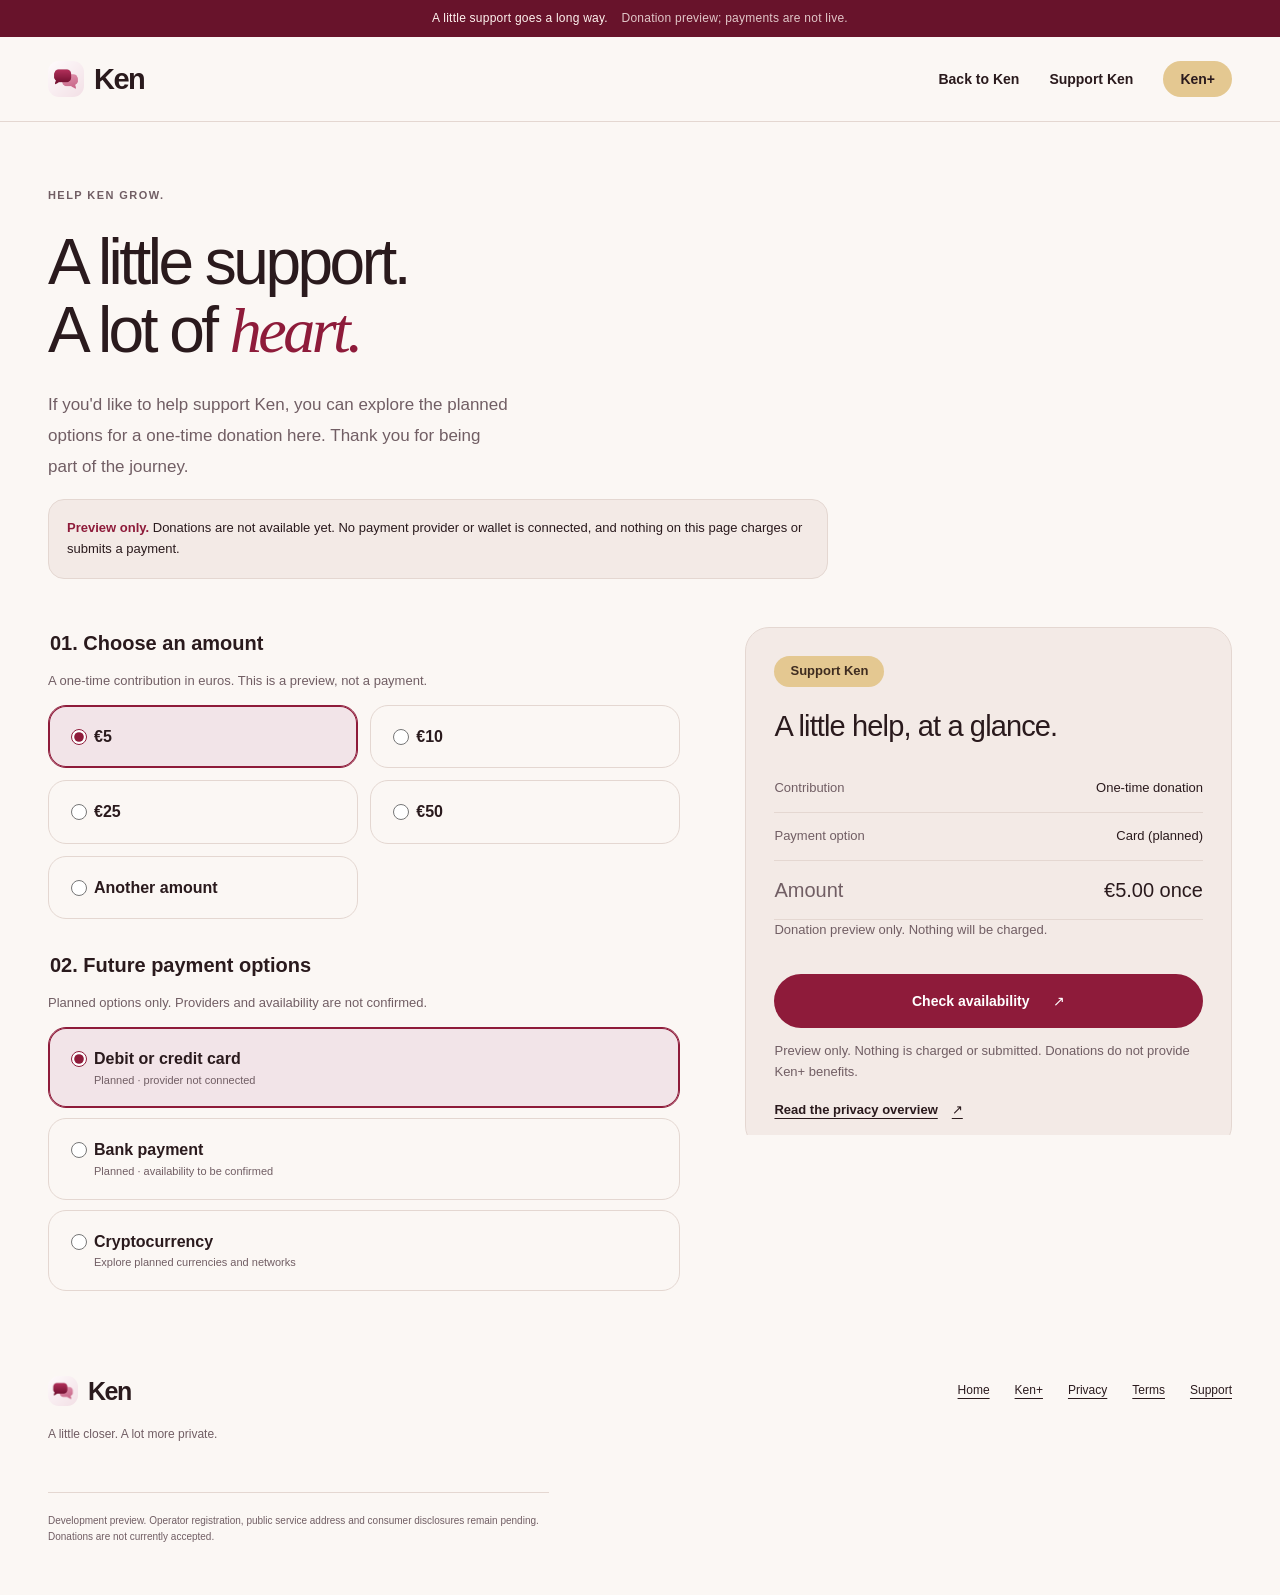
==== donate.html @ 47c0e306 "Add one-time donation preview Co-authored-by: Copilot <223556219+Copilot@users.noreply.github.com>" ====
<!doctype html>
<html lang="en">
<head>
  <meta charset="utf-8">
  <meta name="viewport" content="width=device-width, initial-scale=1">
  <meta name="description" content="Explore planned ways to support Ken with a one-time donation. Preview only; donations are not yet accepted.">
  <meta name="theme-color" content="#8E1B3A">
  <title>Support Ken — A little closer. A lot more private.</title>
  <link rel="icon" href="ken-logo.png" type="image/png">
  <link rel="stylesheet" href="styles.css?v=20261106-donate">
  <script src="site.js?v=20261106-donate" defer></script>
</head>
<body>
<a class="skip" href="#main">Skip to content</a>
<div class="announcement">A little support goes a long way. <span>Donation preview; payments are not live.</span></div>
<header class="header"><nav class="wrap navigation" aria-label="Main navigation"><a class="brand" href="./" aria-label="Ken home"><img src="ken-logo.png" width="36" height="36" alt="">Ken</a><button class="menu-button" aria-expanded="false" aria-controls="nav-links">Menu</button><div class="nav-links" id="nav-links"><a href="./">Back to Ken</a><a href="donate.html" aria-current="page">Support Ken</a><a class="plus-link" href="ken-plus.html">Ken+</a></div></nav></header>
<main class="wrap" id="main">
  <section class="payment-hero">
    <p class="eyebrow">Help Ken grow.</p>
    <h1>A little support.<br>A lot of <em>heart.</em></h1>
    <p class="intro">If you'd like to help support Ken, you can explore the planned options for a one-time donation here. Thank you for being part of the journey.</p>
    <p class="notice"><strong>Preview only.</strong> Donations are not available yet. No payment provider or wallet is connected, and nothing on this page charges or submits a payment.</p>
  </section>
  <div class="checkout-grid">
    <form class="checkout-form" id="donation-preview" novalidate>
      <fieldset><legend>01. Choose an amount</legend><p class="hint">A one-time contribution in euros. This is a preview, not a payment.</p><div class="plans">
        <label class="option"><input type="radio" name="amount" value="5" checked><span class="option-content"><strong>€5</strong></span></label>
        <label class="option"><input type="radio" name="amount" value="10"><span class="option-content"><strong>€10</strong></span></label>
        <label class="option"><input type="radio" name="amount" value="25"><span class="option-content"><strong>€25</strong></span></label>
        <label class="option"><input type="radio" name="amount" value="50"><span class="option-content"><strong>€50</strong></span></label>
        <label class="option"><input type="radio" name="amount" value="custom" aria-controls="custom-amount-field"><span class="option-content"><strong>Another amount</strong></span></label>
      </div></fieldset>
      <section id="custom-amount-field" hidden><label class="field-label" for="custom-amount">Donation amount in EUR</label><input id="custom-amount" type="number" inputmode="decimal" min="1" max="100000" step="0.01" placeholder="€" aria-describedby="amount-help" disabled><p class="hint" id="amount-help">Enter €1 to €100,000, with up to two decimal places. Preview limits may change before donations are available.</p></section>
      <fieldset><legend>02. Future payment options</legend><p class="hint">Planned options only. Providers and availability are not confirmed.</p><div class="payment-methods">
        <label class="option"><input type="radio" name="method" value="card" checked><span class="option-content"><strong>Debit or credit card</strong><small>Planned · provider not connected</small></span></label>
        <label class="option"><input type="radio" name="method" value="bank"><span class="option-content"><strong>Bank payment</strong><small>Planned · availability to be confirmed</small></span></label>
        <label class="option"><input type="radio" name="method" value="crypto" aria-controls="crypto-options"><span class="option-content"><strong>Cryptocurrency</strong><small>Explore planned currencies and networks</small></span></label>
      </div></fieldset>
      <fieldset id="crypto-options" hidden disabled><legend>Choose a cryptocurrency</legend><p class="hint">Planned options only. No wallet address or payment request is generated.</p><div class="payment-methods">
        <label class="option"><input type="radio" name="crypto" value="solana-usdc" checked><span class="option-content"><strong>USDC</strong><small>Solana network</small></span></label>
        <label class="option"><input type="radio" name="crypto" value="solana-eurc"><span class="option-content"><strong>EURC</strong><small>Solana network</small></span></label>
        <label class="option"><input type="radio" name="crypto" value="ethereum-usdc"><span class="option-content"><strong>USDC</strong><small>Ethereum network</small></span></label>
        <label class="option"><input type="radio" name="crypto" value="monero"><span class="option-content"><strong>Monero (XMR)</strong><small>Monero network</small></span></label>
        <label class="option"><input type="radio" name="crypto" value="bitcoin"><span class="option-content"><strong>Bitcoin (BTC)</strong><small>Bitcoin network</small></span></label>
      </div></fieldset>
      <section id="crypto-estimate" class="estimate-card" hidden aria-labelledby="estimate-heading">
        <h3 id="estimate-heading">Your eight-minute estimate.</h3>
        <p id="estimate-amount" class="estimate-amount">No estimate yet.</p><p id="estimate-rate" class="hint"></p><p id="estimate-timer" class="hint" role="timer" aria-live="off"></p><p id="estimate-status" class="hint" role="status" aria-live="polite"></p>
        <button id="refresh-estimate" class="button small" type="button">Get live estimate</button>
        <p class="hint">CoinGecko supplies market rates. Your browser contacts it when you choose crypto, change the amount or request a new estimate, exposing your IP address. The estimate is frozen for eight minutes, not a reserved exchange rate. Network fees, provider charges and price changes are not covered. No donation is accepted.</p>
      </section>
    </form>
    <aside class="order-card" aria-label="Donation preview">
      <span class="plus-badge">Support Ken</span><h2>A little help, at a glance.</h2>
      <dl><div><dt>Contribution</dt><dd id="summary-plan">One-time donation</dd></div><div><dt>Payment option</dt><dd id="summary-method">Card (planned)</dd></div><div class="total"><dt>Amount</dt><dd id="summary-price">€5.00 once</dd></div></dl>
      <p class="hint" id="summary-detail">Donation preview only. Nothing will be charged.</p>
      <button class="button" type="submit" form="donation-preview" id="donation-check" disabled>Check availability <span aria-hidden="true">↗</span></button>
      <p id="preview-status" class="hint" role="status" aria-live="polite"></p>
      <p class="hint">Preview only. Nothing is charged or submitted. Donations do not provide Ken+ benefits.</p>
      <a class="text-link" href="legal.html#privacy">Read the privacy overview <span aria-hidden="true">↗</span></a>
    </aside>
  </div>
</main>
<footer class="wrap footer"><div><a class="brand" href="./"><img src="ken-logo.png" width="30" height="30" alt="">Ken</a><p>A little closer. A lot more private.</p></div><nav aria-label="Footer"><a href="./">Home</a><a href="ken-plus.html">Ken+</a><a href="legal.html#privacy">Privacy</a><a href="legal.html#terms">Terms</a><a href="legal.html#safety">Support</a></nav><p class="footer-note">Development preview. Operator registration, public service address and consumer disclosures remain pending. Donations are not currently accepted.</p></footer>
</body>
</html>
---- styles.css ----
:root{color-scheme:light;--bg:#FBF7F4;--surface:#F3EAE6;--ink:#2A1A1D;--muted:#715E64;--wine:#8E1B3A;--wine-dark:#68132B;--line:#E4D7D1;--teal:#2E7D74;--gold:#E4C891;--radius:28px;font-family:Inter,ui-sans-serif,-apple-system,BlinkMacSystemFont,"Segoe UI",sans-serif;font-synthesis:none}
@media(prefers-color-scheme:dark){
  :root{color-scheme:dark;--bg:#181316;--surface:#261D22;--ink:#F6EDF0;--muted:#C3ADB6;--wine:#EE9FB6;--wine-dark:#F0B0C2;--line:#503A44;--teal:#83CEC0}
  :root .header{background:rgba(24,19,22,.96)}
  :root .announcement,:root .get-section{background:#521329;color:#F6EDF0}
  :root .button,:root .send-icon{background:#9E294C;color:#fff}
  :root .button:hover{background:#B0395E}
  :root .button.light{background:#F6EDF0;color:#68132B}
  :root .button.light:hover{background:#EADBD4;color:#68132B!important}
  :root .plus-link,:root ::selection{color:#2A1A1D}
  :root .hero-art{background:#302129}
  :root .art-orbit{border-color:#61414E}
  :root .phone{border-color:#76515F;box-shadow:0 28px 55px #0006}
  :root .phone-island{background:#76515F}
  :root .outgoing,:root .mini-bubbles span:last-child{background:#4C2938}
  :root .floating-note,:root .mini-bubbles span{background:#30252B}
  :root .lock-icon{background:#243D36}
  :root .feature-icon{border-color:var(--line)}
  :root .feature-controls{background:#202D29}
  :root .feature-community{background:#30232B}
  :root .control-demo,:root .community-demo{background:var(--bg)}
  :root .privacy-section{color:var(--ink)}
  :root .plus-card{background:#30271F;border-color:#66503A}
  :root .price-pair{border-color:#66503A}
  :root .option input:checked+.option-content{background:#432333}
  :root #recipient-username::placeholder{color:#A49A9F}
}
.field-label{display:block;font-weight:600;margin-bottom:10px}
.estimate-card{padding:22px;border:1px solid var(--line);border-radius:20px;background:var(--surface)}
.estimate-amount{font-size:clamp(20px,4vw,27px);font-weight:600;overflow-wrap:anywhere}
.checkout-form section{min-width:0}
#recipient-username,#custom-amount{box-sizing:border-box;min-width:0;font-size:16px}
#recipient-username::placeholder{color:#808080;opacity:1}
#recipient-username,#custom-amount,#prepaid-months{display:block;width:100%;max-width:100%;min-height:48px;border:1px solid var(--line);border-radius:14px;padding:12px;background:var(--bg);color:var(--ink);font:inherit;margin-bottom:12px}
.order-card dd{overflow-wrap:anywhere;min-width:0}
.menu-button{color:var(--wine-dark);white-space:nowrap;flex-shrink:0;align-items:center;gap:10px;min-height:44px}
.menu-button::after{content:"";width:7px;height:7px;border-right:2px solid currentColor;border-bottom:2px solid currentColor;transform:rotate(45deg);margin-top:-4px}
.menu-button[aria-expanded=true]::after{transform:rotate(225deg);margin-top:4px}
@media(max-width:760px){
  .header .navigation{position:relative;flex-wrap:nowrap;gap:12px}
  .header .brand{flex-shrink:0}
  .js .header .menu-button{display:inline-flex;margin-left:auto}
  .header .nav-links{flex-direction:column;align-items:stretch}
  .js .header .nav-links{position:absolute;top:calc(100% + 8px);right:0;width:min(320px,100%);padding:14px;background:var(--bg);border:1px solid var(--line);border-radius:20px;box-shadow:0 16px 40px #2A1A1D20;gap:4px;max-height:calc(100dvh - 150px);overflow-y:auto}
  .header .nav-links>a{padding:12px 16px;min-height:44px;border-radius:12px}
  .header .nav-links .button{margin:8px 0 0}
  html:not(.js) .header .navigation{flex-wrap:wrap}
}
*{box-sizing:border-box}html{scroll-behavior:smooth;scroll-padding-top:100px}body{margin:0;background:var(--bg);color:var(--ink);font-size:16px;line-height:1.6;-webkit-font-smoothing:antialiased}a{color:inherit;text-underline-offset:4px}button,input{font:inherit}button,a,input,summary{touch-action:manipulation}button{cursor:pointer}img{max-width:100%}::selection{background:var(--gold);color:var(--ink)}:focus-visible{outline:3px solid var(--teal);outline-offset:5px}[hidden]{display:none!important}.wrap{width:min(1200px,calc(100% - 96px));margin-inline:auto}.skip{position:fixed;top:-100px;left:16px;background:var(--bg);padding:12px;z-index:100}.skip:focus{top:12px}.announcement{background:var(--wine-dark);color:#FFF3EF;text-align:center;padding:9px 20px;font-size:12px;letter-spacing:.02em}.announcement span{opacity:.8;margin-left:10px}.header{position:sticky;top:0;z-index:20;background:rgba(251,247,244,.96);border-bottom:1px solid var(--line);backdrop-filter:blur(16px)}.navigation{display:flex;align-items:center;justify-content:space-between;min-height:84px;gap:24px}.brand{display:inline-flex;align-items:center;gap:10px;font-size:29px;font-weight:700;letter-spacing:-1.5px;text-decoration:none}.brand img{border-radius:11px}.nav-links{display:flex;align-items:center;gap:30px;font-size:14px;font-weight:550}.nav-links>a:not(.button){text-decoration:none}.nav-links>a:hover{color:var(--wine)}.plus-link{background:var(--gold);color:var(--ink);padding:7px 17px;border-radius:30px;font-weight:750}.button{display:inline-flex;align-items:center;justify-content:center;gap:24px;background:var(--wine);color:#fff;border:1px solid transparent;border-radius:100px;padding:15px 25px;font-size:14px;font-weight:600;text-decoration:none;transition:background .15s,transform .15s;min-height:48px}.button:hover{background:var(--wine-dark);transform:translateY(-2px);color:#fff!important}.button.small{padding:10px 20px;min-height:44px}.button.light{background:var(--bg);color:var(--wine-dark)}.button.light:hover{background:#EADBD4;color:var(--wine-dark)!important}.button:disabled{opacity:.6;cursor:not-allowed;transform:none}.menu-button{display:none;background:none;border:1px solid var(--line);border-radius:30px;padding:9px 16px}.hero{display:grid;grid-template-columns:1.12fr 1fr;align-items:center;gap:45px;padding-block:86px 74px}.eyebrow{font-size:11px;text-transform:uppercase;letter-spacing:.13em;font-weight:650;margin:0 0 24px;color:var(--muted)}.status-dot{display:inline-block;width:7px;height:7px;background:var(--teal);border-radius:50%;margin-right:7px}h1,h2,h3,p{margin-top:0}h1,h2{font-weight:500;letter-spacing:-.055em;line-height:1.06}h1{font-size:clamp(48px,5.9vw,80px);margin-bottom:26px}h1 em,h2 em{font-family:Georgia,"Times New Roman",serif;font-weight:400;color:var(--wine)}.intro{color:var(--muted);font-size:17px;line-height:1.8;max-width:49ch}.actions{display:flex;align-items:center;gap:23px;flex-wrap:wrap;margin-top:30px}.text-link{font-size:13px;font-weight:600;display:inline-flex;align-items:center;gap:14px}.caption{font-size:11px;line-height:1.7;color:var(--muted);margin:18px 0 0}.hero-art{position:relative;display:grid;place-items:center;min-height:590px;background:#F0E3DD;border-radius:240px 240px 150px 150px;overflow:hidden}.art-orbit{position:absolute;border:1px solid #D7BFB6;border-radius:50%;width:580px;height:580px}.orbit-one{transform:translate(160px,10px)}.orbit-two{transform:translate(-120px,170px)}.phone{background:var(--bg);border:7px solid #331C24;border-radius:44px;width:263px;min-height:509px;position:relative;padding:14px 12px 12px;box-shadow:0 28px 55px #4A1A3026;transform:rotate(5deg);z-index:2;margin:30px 0 45px}.phone-island{background:#331C24;border-radius:20px;position:absolute;top:10px;left:85px;width:79px;height:18px}.phone-status{display:flex;justify-content:space-between;font-size:8px;font-weight:750;margin:0 3px 25px}.chat-header{display:flex;align-items:center;gap:8px;font-size:10px;padding-bottom:14px;border-bottom:1px solid var(--line)}.chat-header>span:first-child{font-size:24px}.avatar{display:grid;place-items:center;background:linear-gradient(140deg,#69132D,#B4385D);color:#fff;border-radius:50%;width:36px;height:36px;flex-shrink:0}.chat-header small{display:block;color:var(--teal);font-size:7px}.chat-more{margin-left:auto;font-size:20px}.chat-date{font-size:7px;color:var(--muted);text-align:center;margin:15px 0}.bubble{font-size:10px;line-height:1.5;padding:11px 12px;border-radius:14px;width:fit-content;max-width:91%;margin-bottom:12px}.incoming{background:var(--surface);border-bottom-left-radius:3px}.outgoing{background:#ECD6DC;margin-left:auto;border-bottom-right-radius:3px}.bubble small{display:block;text-align:right;font-size:6px;margin-top:5px;color:var(--muted)}.bubble small span{color:var(--teal)}.chat-photo{width:85%;height:118px;margin:0 0 12px auto;border-radius:14px;position:relative;overflow:hidden;background:linear-gradient(#B17869,#E2B79E 60%,#9FAD9F 61%)}.sun{width:33px;height:33px;border-radius:50%;background:#F8D8AF;position:absolute;top:36px;left:65px}.water{position:absolute;width:250px;height:90px;bottom:-48px;left:-30px;border-radius:50%;background:#58796F;transform:rotate(-8deg)}.chat-photo span{position:absolute;bottom:8px;left:10px;color:#fff;font-size:7px}.phone-compose{margin-top:20px;border:1px solid var(--line);border-radius:24px;display:flex;align-items:center;justify-content:space-between;padding:5px 5px 5px 12px;color:var(--muted);font-size:9px}.send-icon{background:var(--wine);color:white;width:24px;height:24px;border-radius:50%;display:grid;place-items:center;font-size:16px}.floating-note{position:absolute;top:123px;left:14px;z-index:3;box-shadow:0 8px 26px #4A1A3015;background:#fff;border-radius:16px;padding:12px 14px;transform:rotate(-7deg);font-size:10px;display:flex;align-items:center;gap:8px}.lock-icon{color:var(--teal);background:#E3EEEA;border-radius:50%;padding:4px 8px}.illustration-label{font-size:9px;color:var(--muted);position:absolute;bottom:10px}.principles{display:flex;justify-content:space-between;gap:20px;padding:26px 0;border-top:1px solid var(--line);border-bottom:1px solid var(--line);font-size:12px;color:var(--muted)}.principles span::before{content:"✓";color:var(--teal);margin-right:10px}.section{padding-block:112px}.section-heading{max-width:690px;margin-bottom:50px}h2{font-size:clamp(36px,4.6vw,59px);margin-bottom:24px}.section-heading>p:last-child{max-width:52ch;color:var(--muted)}.feature-grid{display:grid;grid-template-columns:repeat(3,1fr);gap:20px}.feature{border-radius:var(--radius);background:var(--surface);padding:30px;overflow:hidden;min-height:350px}.feature-icon{color:var(--wine);font-size:11px;border-bottom:1px solid #CEB5BB;display:inline-block;margin-bottom:32px}.feature h3{font-size:21px;font-weight:550;letter-spacing:-.03em;line-height:1.25}.feature p{font-size:13px;color:var(--muted);line-height:1.8}.feature-controls{background:#E9EEEA}.feature-community{background:#EDE5E6}.mini-bubbles{margin-top:25px;display:grid;gap:10px;font-size:11px}.mini-bubbles span{padding:8px 12px;background:#fff;border-radius:13px;width:fit-content}.mini-bubbles span:last-child{background:#E7CDD5;margin-left:auto}.control-demo{padding:15px;background:#FBF7F4;border-radius:16px;display:flex;align-items:center;justify-content:space-between;font-size:11px;margin-top:35px;gap:12px}.toggle{display:inline-block;width:35px;height:21px;background:var(--teal);border-radius:20px;position:relative}.toggle::after{content:"";position:absolute;width:15px;height:15px;border-radius:50%;background:#fff;right:3px;top:3px}.community-demo{display:flex;gap:12px;align-items:center;font-size:12px;background:#FBF7F4;padding:15px;border-radius:18px;margin-top:25px}.community-demo small{font-size:10px;color:var(--muted)}.privacy-section{background:#2A1720;color:var(--bg);padding-block:100px}.privacy-grid{display:grid;grid-template-columns:1fr 1fr;gap:95px;align-items:center}.privacy-section .eyebrow,.privacy-section .intro{color:#D0BFC5}.privacy-section h2 em{color:#EA9CAE}.privacy-points article{display:flex;gap:23px;padding:26px 0;border-bottom:1px solid #593E49}.privacy-points article:first-child{padding-top:0}.privacy-points article:last-child{border:0}.privacy-points article>span{font-size:10px;color:#7ECABE;line-height:30px}.privacy-points h3{font-size:18px;font-weight:500;margin-bottom:10px}.privacy-points p{font-size:13px;color:#D0BFC5;margin:0;line-height:1.8}.plus-section{display:grid;grid-template-columns:1.2fr 1fr;gap:100px;align-items:center}.plus-badge{display:inline-block;background:var(--gold);border-radius:30px;color:#3E2C20;font-size:13px;font-weight:700;padding:5px 16px;margin-bottom:24px}.plus-card{background:#F2E9DA;border:1px solid #DFCCAD;border-radius:var(--radius);padding:38px}.plus-card h3{font-size:60px;font-weight:500;letter-spacing:-.06em;line-height:1;margin-bottom:20px}.plus-card>p:not(.eyebrow):not(.caption){font-size:14px;color:var(--muted)}.price-pair{display:flex;align-items:center;gap:25px;padding-top:20px;border-top:1px solid #DDCEB7;margin-top:25px}.price-pair p{margin:0}.price-pair strong{font-size:29px;font-weight:500}.price-pair span{display:block;font-size:11px;color:var(--muted)}.faq-section{padding-top:20px;display:grid;grid-template-columns:1fr 1.1fr;gap:90px}.faq-list{border-top:1px solid var(--line)}details{border-bottom:1px solid var(--line);padding:22px 0}summary{cursor:pointer;font-size:15px;font-weight:550;padding-right:25px}details p{font-size:13px;color:var(--muted);margin:16px 0 0;line-height:1.8}.get-section{background:var(--wine-dark);color:var(--bg);border-radius:36px;padding:70px 30px;text-align:center;margin-bottom:70px}.get-section h2 em{color:#E9A3B4}.get-section .eyebrow,.get-section .caption{color:#E4C5CE}.get-section>p:not(.eyebrow):not(.caption){font-size:15px;color:#EAD9DF}.footer{display:grid;grid-template-columns:1fr 1.5fr;gap:35px;padding-bottom:40px}.footer .brand{font-size:25px}.footer>div>p{font-size:12px;color:var(--muted);margin-top:12px}.footer nav{display:flex;gap:25px;align-items:flex-start;justify-content:flex-end;flex-wrap:wrap;font-size:12px;padding-top:10px}.footer-note{grid-column:1/-1;font-size:10px;color:var(--muted);max-width:90ch;border-top:1px solid var(--line);padding-top:20px}.payment-hero{max-width:780px;padding-block:65px 35px}.payment-hero h1{font-size:64px}.checkout-grid{display:grid;grid-template-columns:1.3fr 1fr;gap:65px;align-items:start;padding-bottom:80px}.checkout-form{display:grid;gap:30px}.checkout-form fieldset{margin:0;padding:0;border:0;min-width:0}.checkout-form legend{font-size:20px;font-weight:550;margin-bottom:12px}.hint{font-size:13px;color:var(--muted)}.plans{display:grid;grid-template-columns:1fr 1fr;gap:12px}.option{display:block;position:relative}.option input{position:absolute;left:18px;top:21px;accent-color:var(--wine);width:16px;height:16px}.option-content{display:block;border:1px solid var(--line);border-radius:18px;padding:18px 18px 18px 45px;height:100%}.option input:checked+.option-content{border-color:var(--wine);background:#F2E4E8;box-shadow:inset 0 0 0 1px var(--wine)}.option input:focus-visible+.option-content{outline:3px solid var(--teal);outline-offset:3px}.option-content strong{display:block;font-weight:550}.option-price{display:block;font-size:29px;margin-top:8px}.option-content small{display:block;font-size:11px;color:var(--muted)}.payment-methods{display:grid;gap:10px}.order-card{background:var(--surface);border:1px solid var(--line);border-radius:24px;padding:28px;position:sticky;top:110px}.order-card h2{font-size:29px;letter-spacing:-.03em}.order-card dl{margin:0}.order-card dl>div{display:flex;justify-content:space-between;gap:20px;padding:13px 0;border-bottom:1px solid var(--line);font-size:13px}.order-card dt{color:var(--muted)}.order-card dd{margin:0;text-align:right}.order-card .total{font-size:20px}.order-card .button{width:100%;margin-top:20px}.notice{padding:18px;border:1px solid var(--line);background:var(--surface);border-radius:16px;font-size:13px}.notice strong{color:var(--wine)}.legal{max-width:780px;padding-block:60px}.legal h1{font-size:56px}.legal h2{font-size:32px;letter-spacing:-.03em}.legal h3{font-size:18px}.legal section{padding-block:30px;border-bottom:1px solid var(--line)}.legal p,.legal li{font-size:14px;color:var(--muted);line-height:1.9}.legal .notice{color:var(--ink)}.legal-nav{display:flex;gap:20px;flex-wrap:wrap;font-size:13px;margin:25px 0}.save-note{color:var(--teal);font-size:13px}.account-example{border:1px dashed var(--line);border-radius:14px;padding:16px;font-size:13px;color:var(--muted)}
@media(min-width:1500px){.hero{padding-block:105px}}@media(max-width:1050px){.wrap{width:calc(100% - 56px)}.hero{gap:20px}.hero-art{min-height:550px}.floating-note{left:5px;font-size:9px}.nav-links{gap:20px}.privacy-grid,.plus-section{gap:50px}.feature{padding:24px}.faq-section{gap:45px}}@media(max-width:760px){.wrap{width:calc(100% - 40px)}.announcement{font-size:10px}.announcement span{display:block;margin:0}.navigation{min-height:70px;flex-wrap:wrap;padding-block:12px;gap:12px}.brand{font-size:26px}.nav-links{gap:14px;font-size:12px;width:100%;padding-bottom:8px;flex-wrap:wrap}.nav-links .button{margin-left:auto;padding:8px 13px}.menu-button{display:block}.js .nav-links{display:none}.js .nav-links.is-open{display:flex}.hero{grid-template-columns:1fr;padding-block:42px;gap:36px}.hero-copy{max-width:560px}.eyebrow{font-size:9px;margin-bottom:20px}h1{font-size:clamp(44px,9vw,65px)}.intro{font-size:15px}.actions{gap:18px}.hero-art{min-height:535px;max-width:440px;width:100%;justify-self:center;border-radius:200px 200px 100px 100px}.floating-note{left:15px;top:122px}.phone{margin-bottom:32px}.principles{gap:12px;flex-wrap:wrap;justify-content:flex-start;font-size:10px}.section{padding-block:65px}.section-heading{margin-bottom:30px}.feature-grid,.privacy-grid,.plus-section,.faq-section,.checkout-grid{grid-template-columns:1fr;gap:24px}.feature{min-height:0;padding:28px}.feature-icon{margin-bottom:25px}.privacy-section{padding-block:60px}.privacy-grid{gap:35px}.plus-section{gap:35px}.plus-card{padding:28px}.faq-section{padding-top:0}.faq-section .section-heading{margin-bottom:0}.get-section{padding:50px 20px;margin-bottom:45px;border-radius:25px}.footer{grid-template-columns:1fr;gap:20px}.footer nav{justify-content:flex-start;gap:18px}.footer-note{margin-top:0}.payment-hero{padding-block:45px 20px}.payment-hero h1{font-size:52px}.checkout-grid{padding-bottom:55px;gap:30px}.order-card{position:static}.legal h1{font-size:42px}.legal{padding-top:40px}}@media(prefers-reduced-motion:reduce){html{scroll-behavior:auto}*,*::before,*::after{transition:none!important;animation:none!important}}
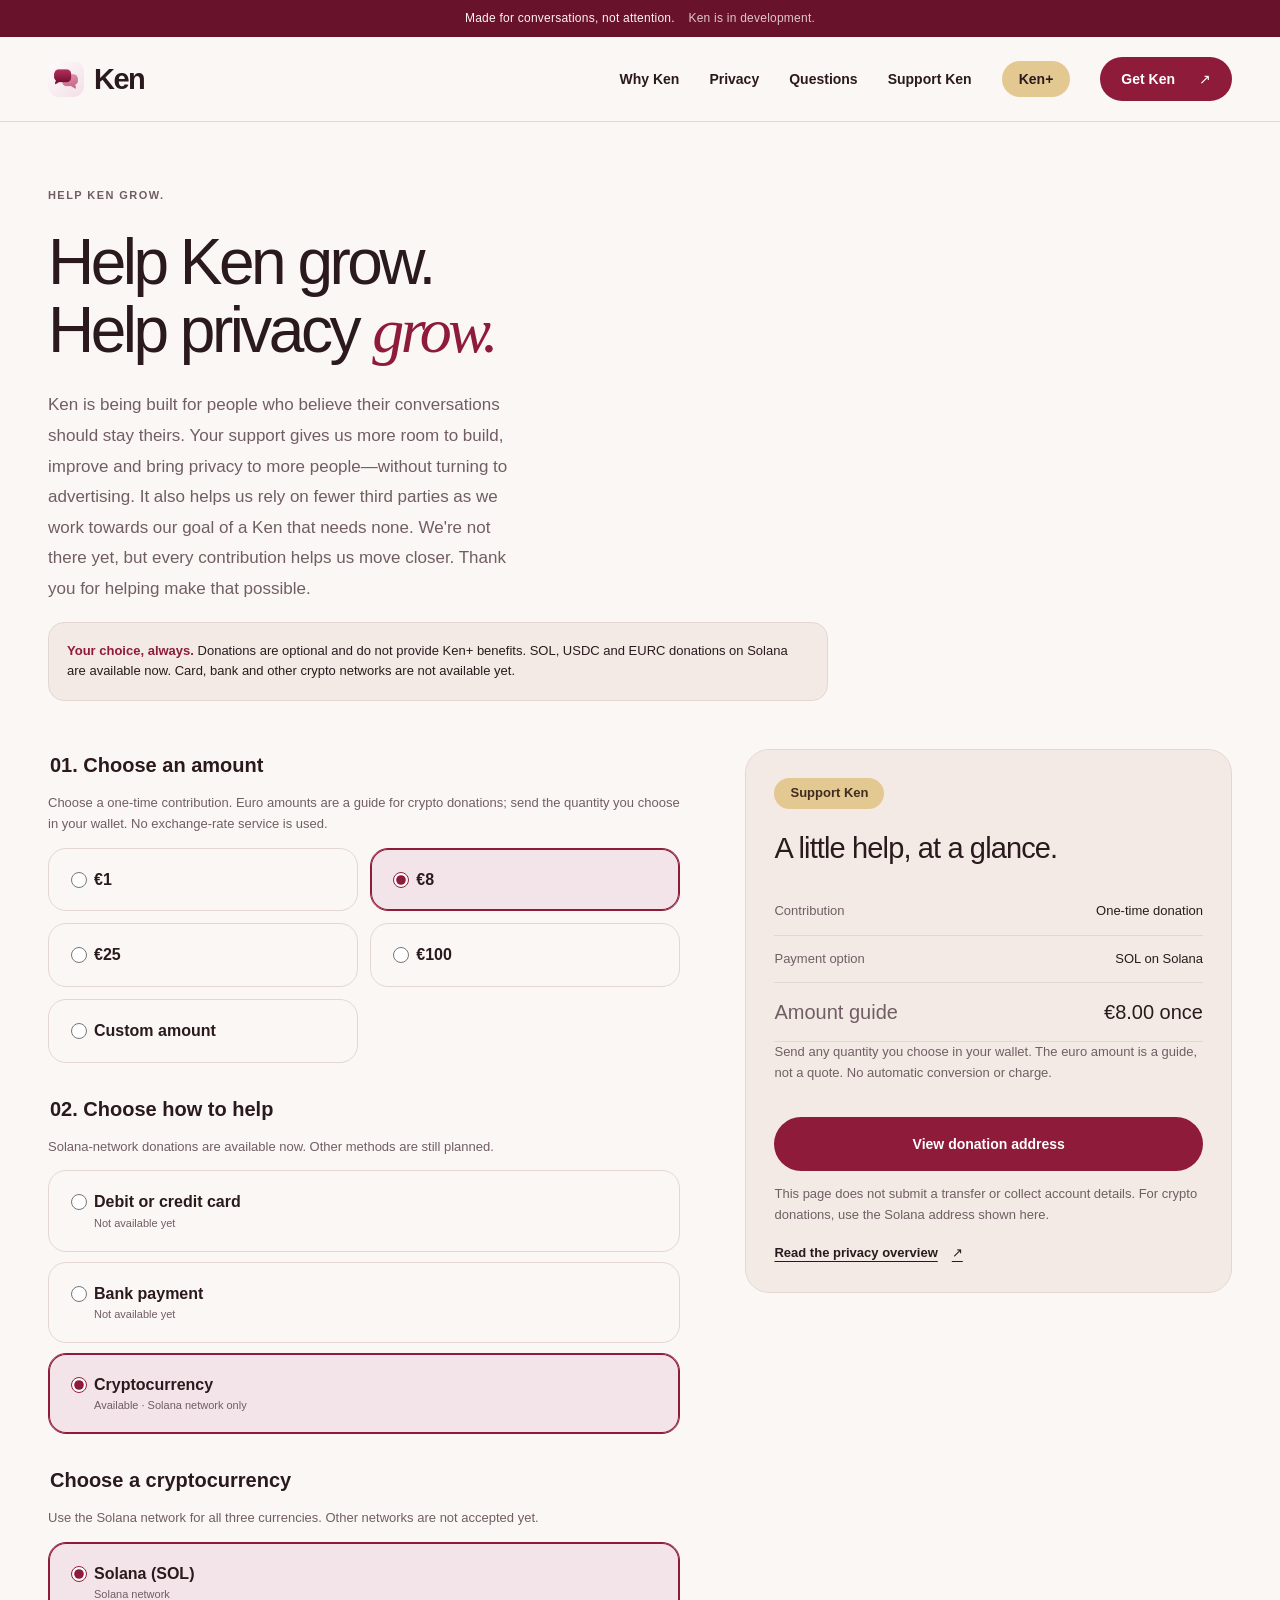
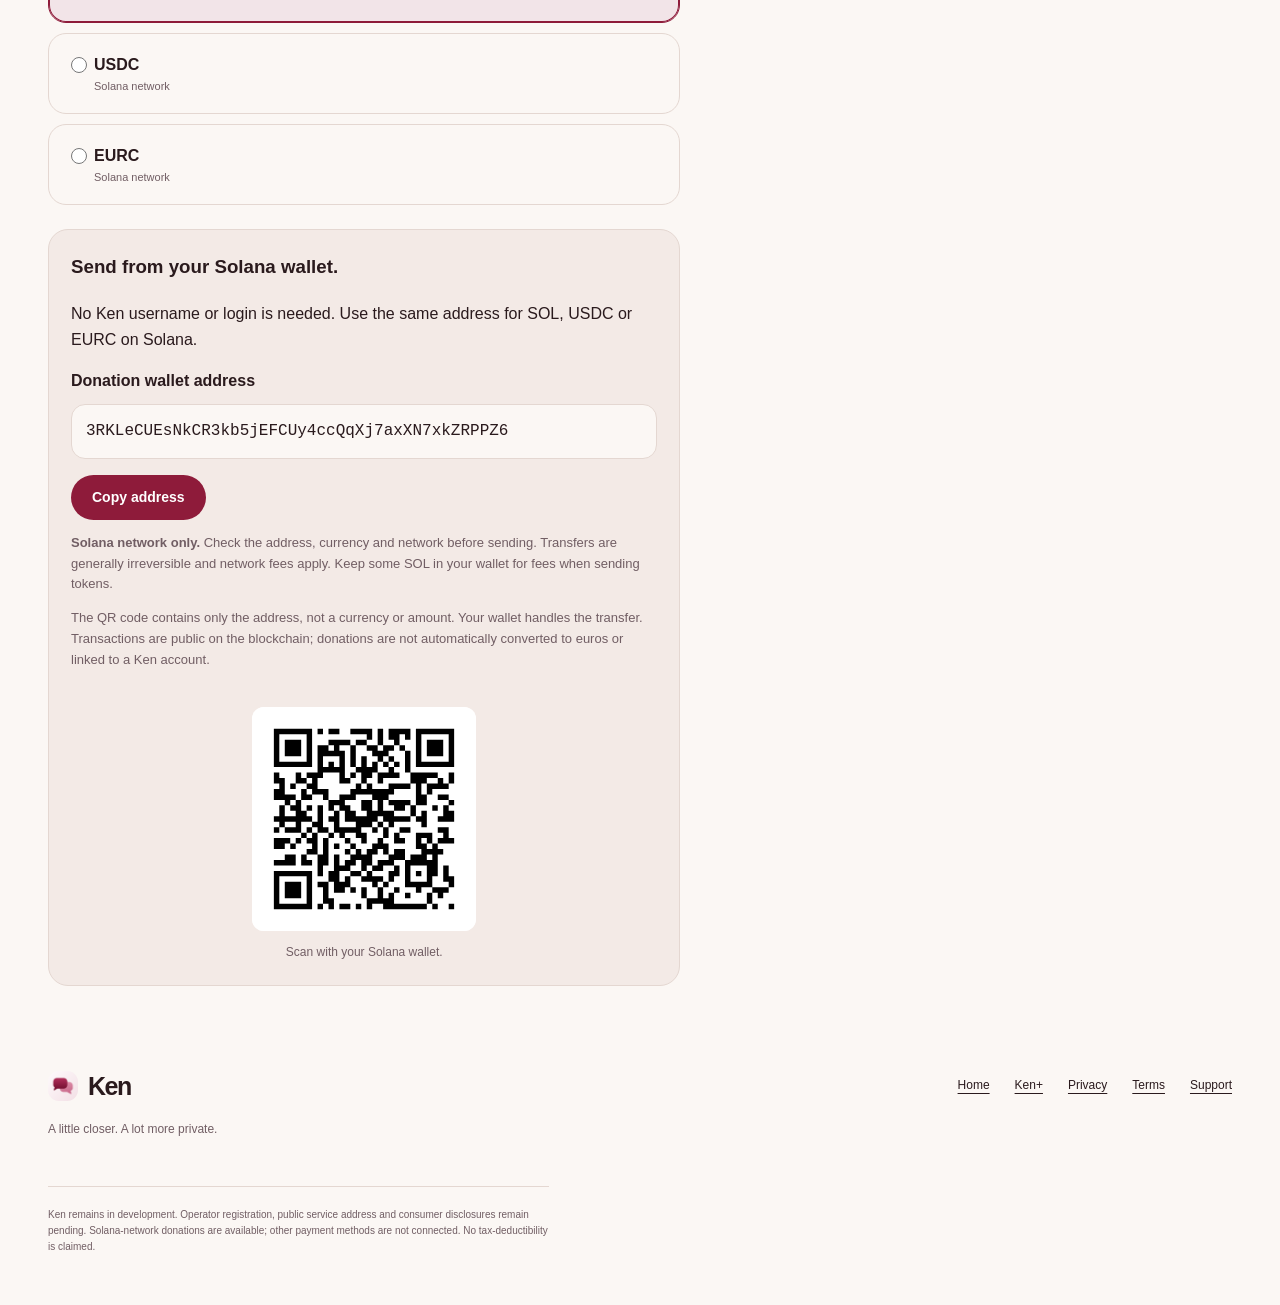
==== commit 0cd26c5e: "Enable Solana donations and unify website navigation Co-authored-by: Copilot <223556219+Copilot@user" ====
--- a/donate.html
+++ b/donate.html
@@ -3,64 +3,69 @@
 <head>
   <meta charset="utf-8">
   <meta name="viewport" content="width=device-width, initial-scale=1">
-  <meta name="description" content="Explore planned ways to support Ken with a one-time donation. Preview only; donations are not yet accepted.">
+  <meta name="description" content="Help Ken and privacy grow. Donate SOL, USDC or EURC on Solana to support an independent messenger without advertising.">
   <meta name="theme-color" content="#8E1B3A">
   <title>Support Ken — A little closer. A lot more private.</title>
   <link rel="icon" href="ken-logo.png" type="image/png">
-  <link rel="stylesheet" href="styles.css?v=20261106-donate">
-  <script src="site.js?v=20261106-donate" defer></script>
+  <link rel="stylesheet" href="styles.css?v=20261107-donations">
+  <script src="site.js?v=20261107-donations" defer></script>
 </head>
 <body>
 <a class="skip" href="#main">Skip to content</a>
-<div class="announcement">A little support goes a long way. <span>Donation preview; payments are not live.</span></div>
-<header class="header"><nav class="wrap navigation" aria-label="Main navigation"><a class="brand" href="./" aria-label="Ken home"><img src="ken-logo.png" width="36" height="36" alt="">Ken</a><button class="menu-button" aria-expanded="false" aria-controls="nav-links">Menu</button><div class="nav-links" id="nav-links"><a href="./">Back to Ken</a><a href="donate.html" aria-current="page">Support Ken</a><a class="plus-link" href="ken-plus.html">Ken+</a></div></nav></header>
+<div class="announcement">Made for conversations, not attention. <span>Ken is in development.</span></div>
+<header class="header"><nav class="wrap navigation" aria-label="Main navigation"><a class="brand" href="./" aria-label="Ken home"><img src="ken-logo.png" width="36" height="36" alt="">Ken</a><button class="menu-button" aria-expanded="false" aria-controls="nav-links">Menu</button><div class="nav-links" id="nav-links"><a href="./#why-ken">Why Ken</a><a href="./#privacy">Privacy</a><a href="./#questions">Questions</a><a href="donate.html">Support Ken</a><a class="plus-link" href="ken-plus.html" aria-label="Ken+">Ken<span aria-hidden="true">+</span></a><a class="button small" href="./#get-ken">Get Ken <span aria-hidden="true">↗</span></a></div></nav></header>
 <main class="wrap" id="main">
   <section class="payment-hero">
     <p class="eyebrow">Help Ken grow.</p>
-    <h1>A little support.<br>A lot of <em>heart.</em></h1>
-    <p class="intro">If you'd like to help support Ken, you can explore the planned options for a one-time donation here. Thank you for being part of the journey.</p>
-    <p class="notice"><strong>Preview only.</strong> Donations are not available yet. No payment provider or wallet is connected, and nothing on this page charges or submits a payment.</p>
+    <h1>Help Ken grow.<br>Help privacy <em>grow.</em></h1>
+    <p class="intro">Ken is being built for people who believe their conversations should stay theirs. Your support gives us more room to build, improve and bring privacy to more people—without turning to advertising. It also helps us rely on fewer third parties as we work towards our goal of a Ken that needs none. We're not there yet, but every contribution helps us move closer. Thank you for helping make that possible.</p>
+    <p class="notice"><strong>Your choice, always.</strong> Donations are optional and do not provide Ken+ benefits. SOL, USDC and EURC donations on Solana are available now. Card, bank and other crypto networks are not available yet.</p>
   </section>
   <div class="checkout-grid">
     <form class="checkout-form" id="donation-preview" novalidate>
-      <fieldset><legend>01. Choose an amount</legend><p class="hint">A one-time contribution in euros. This is a preview, not a payment.</p><div class="plans">
-        <label class="option"><input type="radio" name="amount" value="5" checked><span class="option-content"><strong>€5</strong></span></label>
-        <label class="option"><input type="radio" name="amount" value="10"><span class="option-content"><strong>€10</strong></span></label>
+      <fieldset><legend>01. Choose an amount</legend><p class="hint">Choose a one-time contribution. Euro amounts are a guide for crypto donations; send the quantity you choose in your wallet. No exchange-rate service is used.</p><div class="plans">
+        <label class="option"><input type="radio" name="amount" value="1"><span class="option-content"><strong>€1</strong></span></label>
+        <label class="option"><input type="radio" name="amount" value="8" checked><span class="option-content"><strong>€8</strong></span></label>
         <label class="option"><input type="radio" name="amount" value="25"><span class="option-content"><strong>€25</strong></span></label>
-        <label class="option"><input type="radio" name="amount" value="50"><span class="option-content"><strong>€50</strong></span></label>
-        <label class="option"><input type="radio" name="amount" value="custom" aria-controls="custom-amount-field"><span class="option-content"><strong>Another amount</strong></span></label>
+        <label class="option"><input type="radio" name="amount" value="100"><span class="option-content"><strong>€100</strong></span></label>
+        <label class="option"><input type="radio" name="amount" value="custom" aria-controls="custom-amount-field"><span class="option-content"><strong>Custom amount</strong></span></label>
       </div></fieldset>
-      <section id="custom-amount-field" hidden><label class="field-label" for="custom-amount">Donation amount in EUR</label><input id="custom-amount" type="number" inputmode="decimal" min="1" max="100000" step="0.01" placeholder="€" aria-describedby="amount-help" disabled><p class="hint" id="amount-help">Enter €1 to €100,000, with up to two decimal places. Preview limits may change before donations are available.</p></section>
-      <fieldset><legend>02. Future payment options</legend><p class="hint">Planned options only. Providers and availability are not confirmed.</p><div class="payment-methods">
-        <label class="option"><input type="radio" name="method" value="card" checked><span class="option-content"><strong>Debit or credit card</strong><small>Planned · provider not connected</small></span></label>
-        <label class="option"><input type="radio" name="method" value="bank"><span class="option-content"><strong>Bank payment</strong><small>Planned · availability to be confirmed</small></span></label>
-        <label class="option"><input type="radio" name="method" value="crypto" aria-controls="crypto-options"><span class="option-content"><strong>Cryptocurrency</strong><small>Explore planned currencies and networks</small></span></label>
+      <section id="custom-amount-field" hidden><label class="field-label" for="custom-amount">Donation amount guide in EUR</label><input id="custom-amount" type="number" inputmode="decimal" min="1" max="100000" step="0.01" placeholder="€" aria-describedby="amount-help" disabled><p class="hint" id="amount-help">Enter €1 to €100,000, with up to two decimal places. This is an amount guide only; you can send any crypto quantity directly from your wallet.</p></section>
+      <fieldset><legend>02. Choose how to help</legend><p class="hint">Solana-network donations are available now. Other methods are still planned.</p><div class="payment-methods">
+        <label class="option"><input type="radio" name="method" value="card"><span class="option-content"><strong>Debit or credit card</strong><small>Not available yet</small></span></label>
+        <label class="option"><input type="radio" name="method" value="bank"><span class="option-content"><strong>Bank payment</strong><small>Not available yet</small></span></label>
+        <label class="option"><input type="radio" name="method" value="crypto" checked aria-controls="crypto-options"><span class="option-content"><strong>Cryptocurrency</strong><small>Available · Solana network only</small></span></label>
       </div></fieldset>
-      <fieldset id="crypto-options" hidden disabled><legend>Choose a cryptocurrency</legend><p class="hint">Planned options only. No wallet address or payment request is generated.</p><div class="payment-methods">
-        <label class="option"><input type="radio" name="crypto" value="solana-usdc" checked><span class="option-content"><strong>USDC</strong><small>Solana network</small></span></label>
+      <fieldset id="crypto-options"><legend>Choose a cryptocurrency</legend><p class="hint">Use the Solana network for all three currencies. Other networks are not accepted yet.</p><div class="payment-methods">
+        <label class="option"><input type="radio" name="crypto" value="solana-sol" checked><span class="option-content"><strong>Solana (SOL)</strong><small>Solana network</small></span></label>
+        <label class="option"><input type="radio" name="crypto" value="solana-usdc"><span class="option-content"><strong>USDC</strong><small>Solana network</small></span></label>
         <label class="option"><input type="radio" name="crypto" value="solana-eurc"><span class="option-content"><strong>EURC</strong><small>Solana network</small></span></label>
-        <label class="option"><input type="radio" name="crypto" value="ethereum-usdc"><span class="option-content"><strong>USDC</strong><small>Ethereum network</small></span></label>
-        <label class="option"><input type="radio" name="crypto" value="monero"><span class="option-content"><strong>Monero (XMR)</strong><small>Monero network</small></span></label>
-        <label class="option"><input type="radio" name="crypto" value="bitcoin"><span class="option-content"><strong>Bitcoin (BTC)</strong><small>Bitcoin network</small></span></label>
-      </div></fieldset>
-      <section id="crypto-estimate" class="estimate-card" hidden aria-labelledby="estimate-heading">
-        <h3 id="estimate-heading">Your eight-minute estimate.</h3>
-        <p id="estimate-amount" class="estimate-amount">No estimate yet.</p><p id="estimate-rate" class="hint"></p><p id="estimate-timer" class="hint" role="timer" aria-live="off"></p><p id="estimate-status" class="hint" role="status" aria-live="polite"></p>
-        <button id="refresh-estimate" class="button small" type="button">Get live estimate</button>
-        <p class="hint">CoinGecko supplies market rates. Your browser contacts it when you choose crypto, change the amount or request a new estimate, exposing your IP address. The estimate is frozen for eight minutes, not a reserved exchange rate. Network fees, provider charges and price changes are not covered. No donation is accepted.</p>
-      </section>
+      </div>
+      <section class="sol-donation estimate-card" aria-labelledby="sol-heading">
+        <div>
+          <h3 id="sol-heading">Send from your Solana wallet.</h3>
+          <p>No Ken username or login is needed. Use the same address for SOL, USDC or EURC on Solana.</p>
+          <p class="field-label" id="sol-address-label">Donation wallet address</p>
+          <code class="wallet-address" id="sol-address" aria-labelledby="sol-address-label">3RKLeCUEsNkCR3kb5jEFCUy4ccQqXj7axXN7xkZRPPZ6</code>
+          <button class="button small" id="copy-sol-address" type="button" hidden>Copy address</button>
+          <p class="hint" id="sol-copy-status" role="status" aria-live="polite"></p>
+          <p class="hint"><strong>Solana network only.</strong> Check the address, currency and network before sending. Transfers are generally irreversible and network fees apply. Keep some SOL in your wallet for fees when sending tokens.</p>
+          <p class="hint">The QR code contains only the address, not a currency or amount. Your wallet handles the transfer. Transactions are public on the blockchain; donations are not automatically converted to euros or linked to a Ken account.</p>
+        </div>
+        <figure class="wallet-qr"><img src="sol-donation-qr.svg" width="224" height="224" alt="QR code for the Solana donation wallet address shown alongside"><figcaption>Scan with your Solana wallet.</figcaption></figure>
+      </section></fieldset>
     </form>
-    <aside class="order-card" aria-label="Donation preview">
+    <aside class="order-card" aria-label="Donation summary">
       <span class="plus-badge">Support Ken</span><h2>A little help, at a glance.</h2>
-      <dl><div><dt>Contribution</dt><dd id="summary-plan">One-time donation</dd></div><div><dt>Payment option</dt><dd id="summary-method">Card (planned)</dd></div><div class="total"><dt>Amount</dt><dd id="summary-price">€5.00 once</dd></div></dl>
-      <p class="hint" id="summary-detail">Donation preview only. Nothing will be charged.</p>
+      <dl><div><dt>Contribution</dt><dd id="summary-plan">One-time donation</dd></div><div><dt>Payment option</dt><dd id="summary-method">SOL on Solana</dd></div><div class="total"><dt>Amount guide</dt><dd id="summary-price">€8.00 once</dd></div></dl>
+      <p class="hint" id="summary-detail">Send any quantity you choose in your wallet. No automatic conversion or charge.</p>
       <button class="button" type="submit" form="donation-preview" id="donation-check" disabled>Check availability <span aria-hidden="true">↗</span></button>
       <p id="preview-status" class="hint" role="status" aria-live="polite"></p>
-      <p class="hint">Preview only. Nothing is charged or submitted. Donations do not provide Ken+ benefits.</p>
+      <p class="hint">This page does not submit a transfer or collect account details. For crypto donations, use the Solana address shown here.</p>
       <a class="text-link" href="legal.html#privacy">Read the privacy overview <span aria-hidden="true">↗</span></a>
     </aside>
   </div>
 </main>
-<footer class="wrap footer"><div><a class="brand" href="./"><img src="ken-logo.png" width="30" height="30" alt="">Ken</a><p>A little closer. A lot more private.</p></div><nav aria-label="Footer"><a href="./">Home</a><a href="ken-plus.html">Ken+</a><a href="legal.html#privacy">Privacy</a><a href="legal.html#terms">Terms</a><a href="legal.html#safety">Support</a></nav><p class="footer-note">Development preview. Operator registration, public service address and consumer disclosures remain pending. Donations are not currently accepted.</p></footer>
+<footer class="wrap footer"><div><a class="brand" href="./"><img src="ken-logo.png" width="30" height="30" alt="">Ken</a><p>A little closer. A lot more private.</p></div><nav aria-label="Footer"><a href="./">Home</a><a href="ken-plus.html">Ken+</a><a href="legal.html#privacy">Privacy</a><a href="legal.html#terms">Terms</a><a href="legal.html#safety">Support</a></nav><p class="footer-note">Ken remains in development. Operator registration, public service address and consumer disclosures remain pending. Solana-network donations are available; other payment methods are not connected. No tax-deductibility is claimed.</p></footer>
 </body>
 </html>
--- a/styles.css
+++ b/styles.css
@@ -27,12 +27,27 @@
 }
 .field-label{display:block;font-weight:600;margin-bottom:10px}
 .estimate-card{padding:22px;border:1px solid var(--line);border-radius:20px;background:var(--surface)}
+.sol-donation{display:grid;grid-template-columns:minmax(0,1fr);gap:24px;align-items:center;margin-top:24px}
+.sol-donation h2{font-size:clamp(36px,5vw,52px)}
+.wallet-address{display:block;overflow-wrap:anywhere;font-size:16px;padding:14px;border:1px solid var(--line);border-radius:14px;background:var(--bg);margin-bottom:16px;user-select:all}
+.wallet-qr{margin:0;text-align:center;justify-self:center}
+.wallet-qr img{display:block;background:#fff;border-radius:12px}
+.wallet-qr figcaption{font-size:12px;color:var(--muted);margin-top:12px}
+@media(max-width:760px){.sol-donation{grid-template-columns:minmax(0,1fr)}.wallet-qr{justify-self:center}}
 .estimate-amount{font-size:clamp(20px,4vw,27px);font-weight:600;overflow-wrap:anywhere}
 .checkout-form section{min-width:0}
 #recipient-username,#custom-amount{box-sizing:border-box;min-width:0;font-size:16px}
 #recipient-username::placeholder{color:#808080;opacity:1}
 #recipient-username,#custom-amount,#prepaid-months{display:block;width:100%;max-width:100%;min-height:48px;border:1px solid var(--line);border-radius:14px;padding:12px;background:var(--bg);color:var(--ink);font:inherit;margin-bottom:12px}
 .order-card dd{overflow-wrap:anywhere;min-width:0}
+.phone .chat-header{gap:6px}
+.phone .chat-contact{min-width:0}
+.phone .chat-contact small{font-size:6px;white-space:nowrap}
+.chat-actions{display:flex;gap:8px;margin-left:auto;align-items:center;color:var(--wine)}
+.phone-icon{width:16px;height:16px;flex-shrink:0;fill:none;stroke:currentColor;stroke-width:1.8;stroke-linecap:round;stroke-linejoin:round}
+.phone-composer{display:flex;align-items:center;gap:7px;margin-top:18px;color:var(--wine)}
+.phone .phone-compose{flex:1;min-width:0;margin:0;gap:8px;padding:10px}
+.phone-composer .send-icon{flex-shrink:0}
 .menu-button{color:var(--wine-dark);white-space:nowrap;flex-shrink:0;align-items:center;gap:10px;min-height:44px}
 .menu-button::after{content:"";width:7px;height:7px;border-right:2px solid currentColor;border-bottom:2px solid currentColor;transform:rotate(45deg);margin-top:-4px}
 .menu-button[aria-expanded=true]::after{transform:rotate(225deg);margin-top:4px}
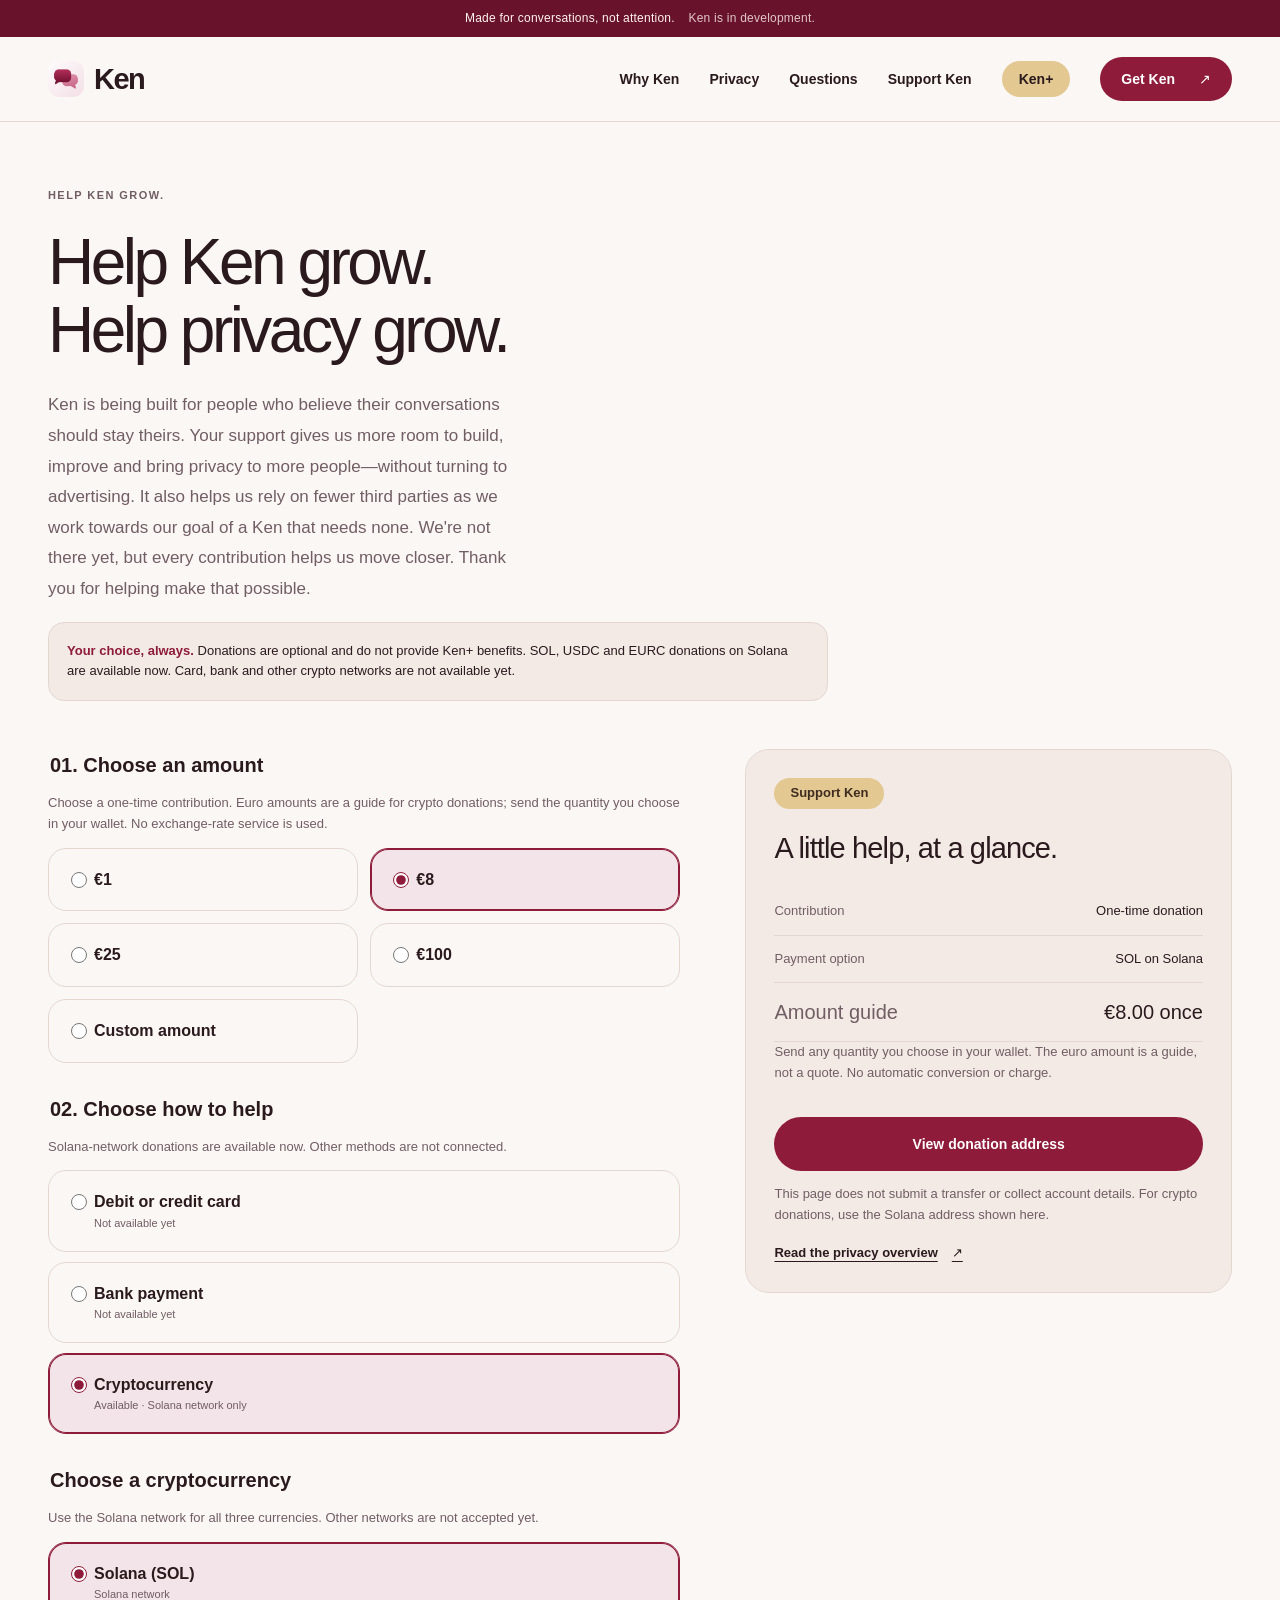
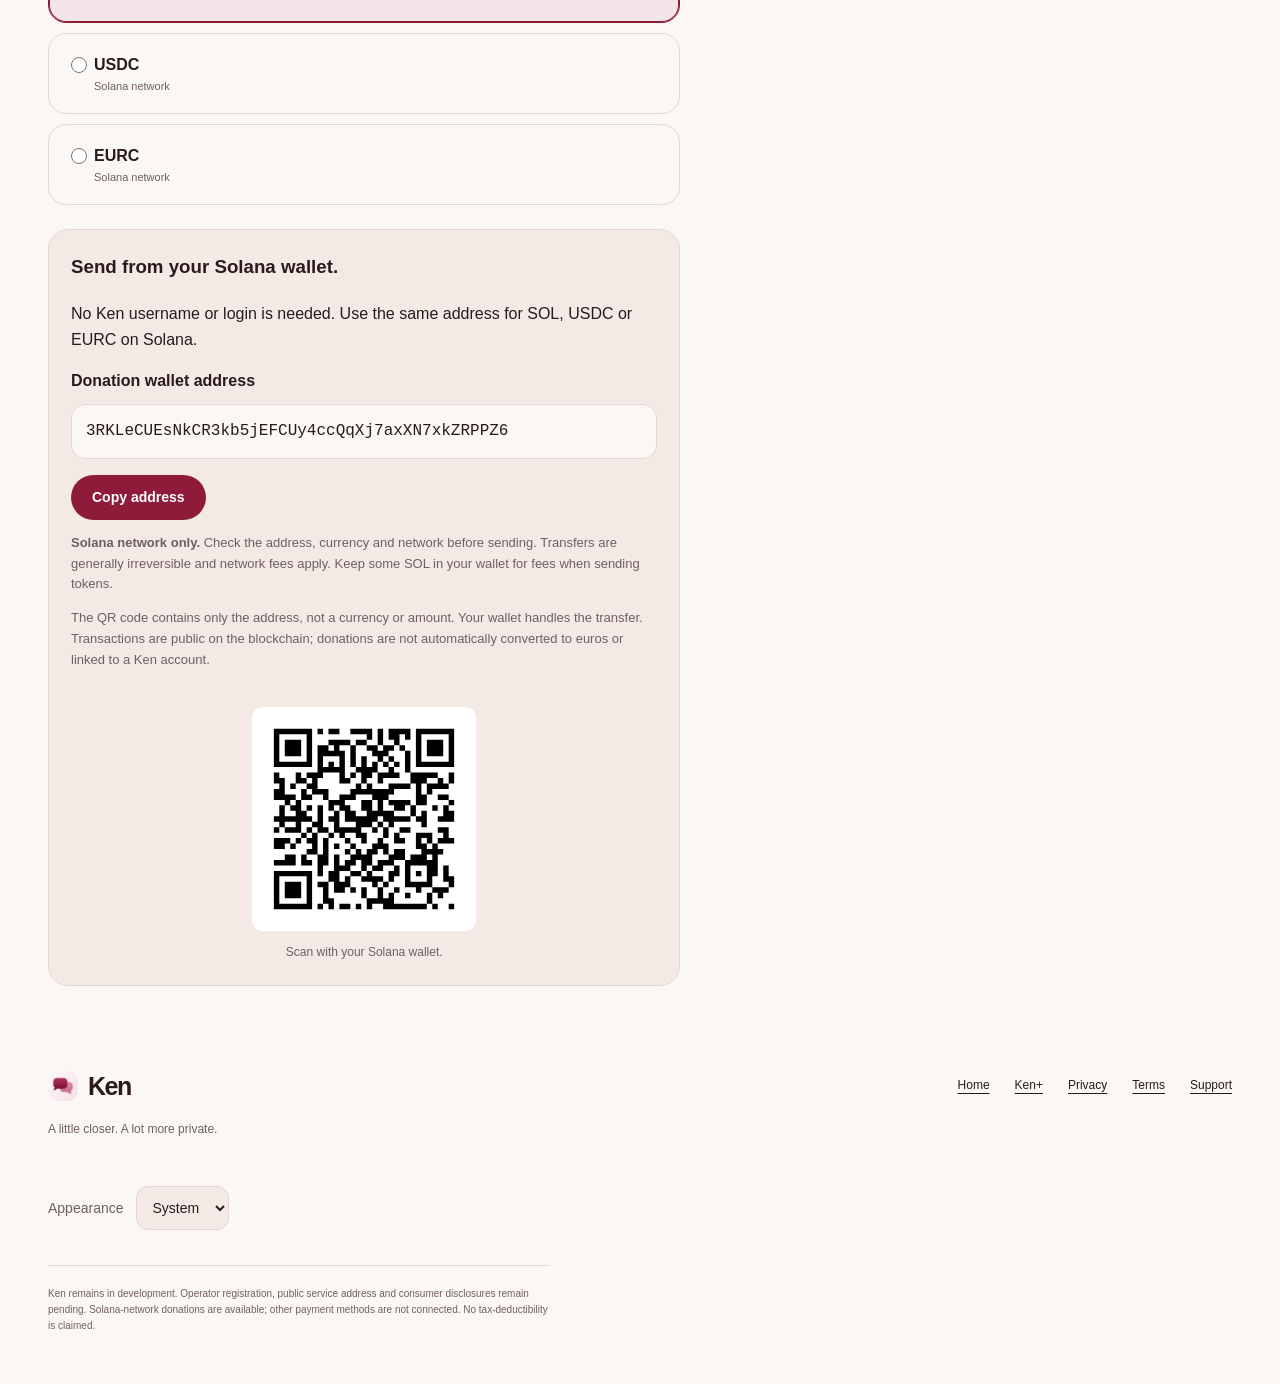
==== commit 475cf9f5: "Add feature pages and launch dedicated Ken website subdomains Simplify marketing copy, preserve bill" ====
--- a/donate.html
+++ b/donate.html
@@ -7,8 +7,8 @@
   <meta name="theme-color" content="#8E1B3A">
   <title>Support Ken — A little closer. A lot more private.</title>
   <link rel="icon" href="ken-logo.png" type="image/png">
-  <link rel="stylesheet" href="styles.css?v=20261107-donations">
-  <script src="site.js?v=20261107-donations" defer></script>
+  <link rel="stylesheet" href="styles.css?v=20261109">
+  <script src="site.js?v=20261109" defer></script>
 </head>
 <body>
 <a class="skip" href="#main">Skip to content</a>
@@ -17,7 +17,7 @@
 <main class="wrap" id="main">
   <section class="payment-hero">
     <p class="eyebrow">Help Ken grow.</p>
-    <h1>Help Ken grow.<br>Help privacy <em>grow.</em></h1>
+    <h1>Help Ken grow.<br>Help privacy grow.</h1>
     <p class="intro">Ken is being built for people who believe their conversations should stay theirs. Your support gives us more room to build, improve and bring privacy to more people—without turning to advertising. It also helps us rely on fewer third parties as we work towards our goal of a Ken that needs none. We're not there yet, but every contribution helps us move closer. Thank you for helping make that possible.</p>
     <p class="notice"><strong>Your choice, always.</strong> Donations are optional and do not provide Ken+ benefits. SOL, USDC and EURC donations on Solana are available now. Card, bank and other crypto networks are not available yet.</p>
   </section>
@@ -31,7 +31,7 @@
         <label class="option"><input type="radio" name="amount" value="custom" aria-controls="custom-amount-field"><span class="option-content"><strong>Custom amount</strong></span></label>
       </div></fieldset>
       <section id="custom-amount-field" hidden><label class="field-label" for="custom-amount">Donation amount guide in EUR</label><input id="custom-amount" type="number" inputmode="decimal" min="1" max="100000" step="0.01" placeholder="€" aria-describedby="amount-help" disabled><p class="hint" id="amount-help">Enter €1 to €100,000, with up to two decimal places. This is an amount guide only; you can send any crypto quantity directly from your wallet.</p></section>
-      <fieldset><legend>02. Choose how to help</legend><p class="hint">Solana-network donations are available now. Other methods are still planned.</p><div class="payment-methods">
+      <fieldset><legend>02. Choose how to help</legend><p class="hint">Solana-network donations are available now. Other methods are not connected.</p><div class="payment-methods">
         <label class="option"><input type="radio" name="method" value="card"><span class="option-content"><strong>Debit or credit card</strong><small>Not available yet</small></span></label>
         <label class="option"><input type="radio" name="method" value="bank"><span class="option-content"><strong>Bank payment</strong><small>Not available yet</small></span></label>
         <label class="option"><input type="radio" name="method" value="crypto" checked aria-controls="crypto-options"><span class="option-content"><strong>Cryptocurrency</strong><small>Available · Solana network only</small></span></label>
@@ -66,6 +66,6 @@
     </aside>
   </div>
 </main>
-<footer class="wrap footer"><div><a class="brand" href="./"><img src="ken-logo.png" width="30" height="30" alt="">Ken</a><p>A little closer. A lot more private.</p></div><nav aria-label="Footer"><a href="./">Home</a><a href="ken-plus.html">Ken+</a><a href="legal.html#privacy">Privacy</a><a href="legal.html#terms">Terms</a><a href="legal.html#safety">Support</a></nav><p class="footer-note">Ken remains in development. Operator registration, public service address and consumer disclosures remain pending. Solana-network donations are available; other payment methods are not connected. No tax-deductibility is claimed.</p></footer>
+<footer class="wrap footer"><div><a class="brand" href="./"><img src="ken-logo.png" width="30" height="30" alt="">Ken</a><p>A little closer. A lot more private.</p></div><nav aria-label="Footer"><a href="./">Home</a><a href="ken-plus.html">Ken+</a><a href="legal.html#privacy">Privacy</a><a href="legal.html#terms">Terms</a><a href="legal.html#safety">Support</a></nav><label class="theme-choice">Appearance <select data-theme-choice><option value="system">System</option><option value="light">Light</option><option value="dark">Dark</option></select></label><p class="footer-note">Ken remains in development. Operator registration, public service address and consumer disclosures remain pending. Solana-network donations are available; other payment methods are not connected. No tax-deductibility is claimed.</p></footer>
 </body>
 </html>
--- a/styles.css
+++ b/styles.css
@@ -1,32 +1,59 @@
 :root{color-scheme:light;--bg:#FBF7F4;--surface:#F3EAE6;--ink:#2A1A1D;--muted:#715E64;--wine:#8E1B3A;--wine-dark:#68132B;--line:#E4D7D1;--teal:#2E7D74;--gold:#E4C891;--radius:28px;font-family:Inter,ui-sans-serif,-apple-system,BlinkMacSystemFont,"Segoe UI",sans-serif;font-synthesis:none}
+:root[data-theme=dark]{color-scheme:dark;--bg:#181316;--surface:#261D22;--ink:#F6EDF0;--muted:#C3ADB6;--wine:#EE9FB6;--wine-dark:#F0B0C2;--line:#503A44;--teal:#83CEC0}
+:root[data-theme=dark] .header{background:rgba(24,19,22,.96)}
+:root[data-theme=dark] .announcement,:root[data-theme=dark] .get-section{background:#521329;color:#F6EDF0}
+:root[data-theme=dark] .button,:root[data-theme=dark] .send-icon{background:#9E294C;color:#fff}
+:root[data-theme=dark] .button:hover{background:#B0395E}
+:root[data-theme=dark] .button.light{background:#F6EDF0;color:#68132B}
+:root[data-theme=dark] .button.light:hover{background:#EADBD4;color:#68132B!important}
+:root[data-theme=dark] .plus-link,:root[data-theme=dark] ::selection{color:#2A1A1D}
+:root[data-theme=dark] .hero-art{background:#302129}
+:root[data-theme=dark] .art-orbit{border-color:#61414E}
+:root[data-theme=dark] .phone{border-color:#76515F;box-shadow:0 28px 55px #0006}
+:root[data-theme=dark] .phone-island{background:#76515F}
+:root[data-theme=dark] .outgoing,:root[data-theme=dark] .mini-bubbles span:last-child{background:#4C2938}
+:root[data-theme=dark] .floating-note,:root[data-theme=dark] .mini-bubbles span{background:#30252B}
+:root[data-theme=dark] .lock-icon{background:#243D36}
+:root[data-theme=dark] .feature-icon{border-color:var(--line)}
+:root[data-theme=dark] .feature-controls{background:#202D29}
+:root[data-theme=dark] .feature-community{background:#30232B}
+:root[data-theme=dark] .control-demo,:root[data-theme=dark] .community-demo{background:var(--bg)}
+:root[data-theme=dark] .privacy-section{color:var(--ink)}
+:root[data-theme=dark] .plus-card{background:#30271F;border-color:#66503A}
+:root[data-theme=dark] .price-pair{border-color:#66503A}
+:root[data-theme=dark] .option input:checked+.option-content{background:#432333}
+:root[data-theme=dark] #recipient-username::placeholder{color:#A49A9F}
 @media(prefers-color-scheme:dark){
-  :root{color-scheme:dark;--bg:#181316;--surface:#261D22;--ink:#F6EDF0;--muted:#C3ADB6;--wine:#EE9FB6;--wine-dark:#F0B0C2;--line:#503A44;--teal:#83CEC0}
-  :root .header{background:rgba(24,19,22,.96)}
-  :root .announcement,:root .get-section{background:#521329;color:#F6EDF0}
-  :root .button,:root .send-icon{background:#9E294C;color:#fff}
-  :root .button:hover{background:#B0395E}
-  :root .button.light{background:#F6EDF0;color:#68132B}
-  :root .button.light:hover{background:#EADBD4;color:#68132B!important}
-  :root .plus-link,:root ::selection{color:#2A1A1D}
-  :root .hero-art{background:#302129}
-  :root .art-orbit{border-color:#61414E}
-  :root .phone{border-color:#76515F;box-shadow:0 28px 55px #0006}
-  :root .phone-island{background:#76515F}
-  :root .outgoing,:root .mini-bubbles span:last-child{background:#4C2938}
-  :root .floating-note,:root .mini-bubbles span{background:#30252B}
-  :root .lock-icon{background:#243D36}
-  :root .feature-icon{border-color:var(--line)}
-  :root .feature-controls{background:#202D29}
-  :root .feature-community{background:#30232B}
-  :root .control-demo,:root .community-demo{background:var(--bg)}
-  :root .privacy-section{color:var(--ink)}
-  :root .plus-card{background:#30271F;border-color:#66503A}
-  :root .price-pair{border-color:#66503A}
-  :root .option input:checked+.option-content{background:#432333}
-  :root #recipient-username::placeholder{color:#A49A9F}
+  :root:not([data-theme]){color-scheme:dark;--bg:#181316;--surface:#261D22;--ink:#F6EDF0;--muted:#C3ADB6;--wine:#EE9FB6;--wine-dark:#F0B0C2;--line:#503A44;--teal:#83CEC0}
+  :root:not([data-theme]) .header{background:rgba(24,19,22,.96)}
+  :root:not([data-theme]) .announcement,:root:not([data-theme]) .get-section{background:#521329;color:#F6EDF0}
+  :root:not([data-theme]) .button,:root:not([data-theme]) .send-icon{background:#9E294C;color:#fff}
+  :root:not([data-theme]) .button:hover{background:#B0395E}
+  :root:not([data-theme]) .button.light{background:#F6EDF0;color:#68132B}
+  :root:not([data-theme]) .button.light:hover{background:#EADBD4;color:#68132B!important}
+  :root:not([data-theme]) .plus-link,:root:not([data-theme]) ::selection{color:#2A1A1D}
+  :root:not([data-theme]) .hero-art{background:#302129}
+  :root:not([data-theme]) .art-orbit{border-color:#61414E}
+  :root:not([data-theme]) .phone{border-color:#76515F;box-shadow:0 28px 55px #0006}
+  :root:not([data-theme]) .phone-island{background:#76515F}
+  :root:not([data-theme]) .outgoing,:root:not([data-theme]) .mini-bubbles span:last-child{background:#4C2938}
+  :root:not([data-theme]) .floating-note,:root:not([data-theme]) .mini-bubbles span{background:#30252B}
+  :root:not([data-theme]) .lock-icon{background:#243D36}
+  :root:not([data-theme]) .feature-icon{border-color:var(--line)}
+  :root:not([data-theme]) .feature-controls{background:#202D29}
+  :root:not([data-theme]) .feature-community{background:#30232B}
+  :root:not([data-theme]) .control-demo,:root:not([data-theme]) .community-demo{background:var(--bg)}
+  :root:not([data-theme]) .privacy-section{color:var(--ink)}
+  :root:not([data-theme]) .plus-card{background:#30271F;border-color:#66503A}
+  :root:not([data-theme]) .price-pair{border-color:#66503A}
+  :root:not([data-theme]) .option input:checked+.option-content{background:#432333}
+  :root:not([data-theme]) #recipient-username::placeholder{color:#A49A9F}
 }
+em{font-style:normal}
 .field-label{display:block;font-weight:600;margin-bottom:10px}
 .estimate-card{padding:22px;border:1px solid var(--line);border-radius:20px;background:var(--surface)}
+.theme-choice{display:flex;align-items:center;gap:12px;color:var(--muted);font-size:14px}
+.theme-choice select{font:inherit;color:var(--ink);background:var(--surface);border:1px solid var(--line);border-radius:12px;min-height:44px;padding:8px 12px}
 .sol-donation{display:grid;grid-template-columns:minmax(0,1fr);gap:24px;align-items:center;margin-top:24px}
 .sol-donation h2{font-size:clamp(36px,5vw,52px)}
 .wallet-address{display:block;overflow-wrap:anywhere;font-size:16px;padding:14px;border:1px solid var(--line);border-radius:14px;background:var(--bg);margin-bottom:16px;user-select:all}
@@ -48,6 +75,10 @@
 .phone-composer{display:flex;align-items:center;gap:7px;margin-top:18px;color:var(--wine)}
 .phone .phone-compose{flex:1;min-width:0;margin:0;gap:8px;padding:10px}
 .phone-composer .send-icon{flex-shrink:0}
+.outgoing-message{display:flex;flex-direction:column;align-items:flex-end;margin:16px 0}
+.phone .outgoing-message .outgoing{margin:0}
+.message-receipt{font-size:7px;color:var(--muted);padding:4px 8px 0}
+.message-receipt span{color:var(--teal)}
 .menu-button{color:var(--wine-dark);white-space:nowrap;flex-shrink:0;align-items:center;gap:10px;min-height:44px}
 .menu-button::after{content:"";width:7px;height:7px;border-right:2px solid currentColor;border-bottom:2px solid currentColor;transform:rotate(45deg);margin-top:-4px}
 .menu-button[aria-expanded=true]::after{transform:rotate(225deg);margin-top:4px}
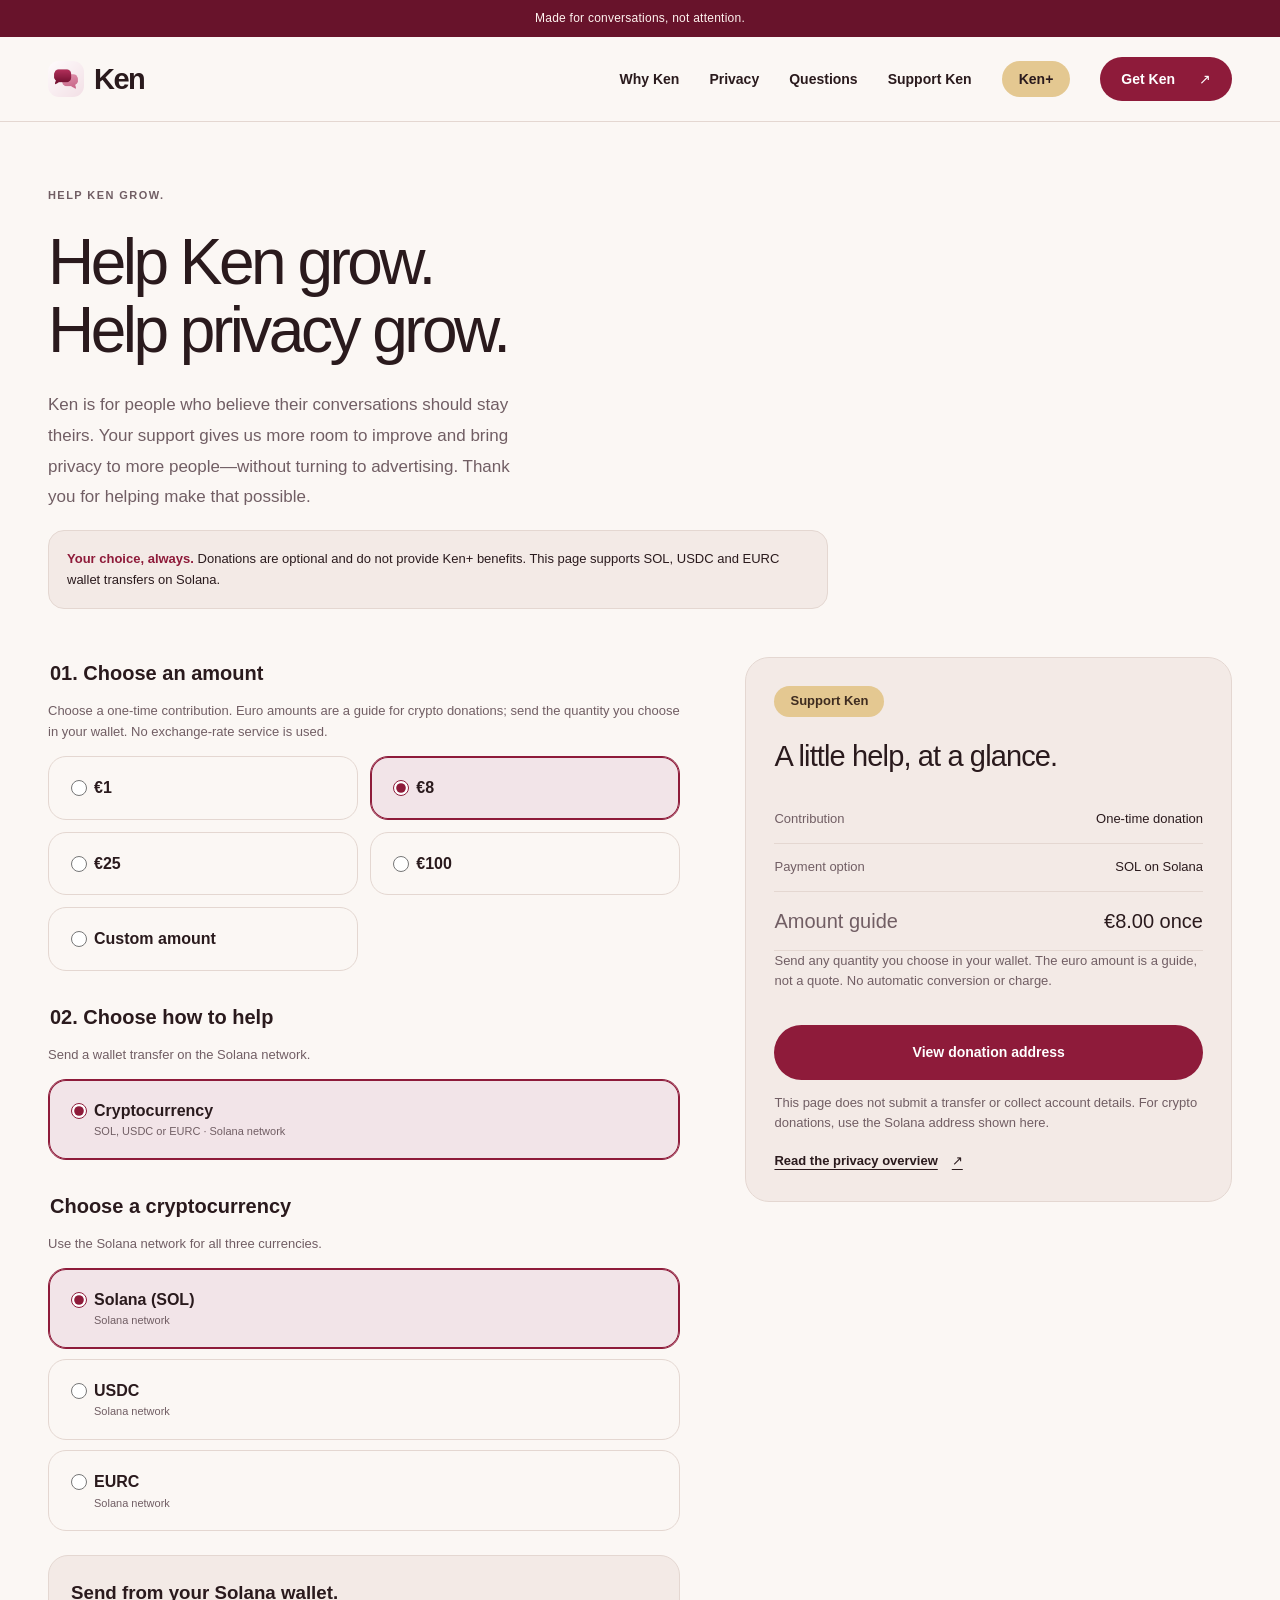
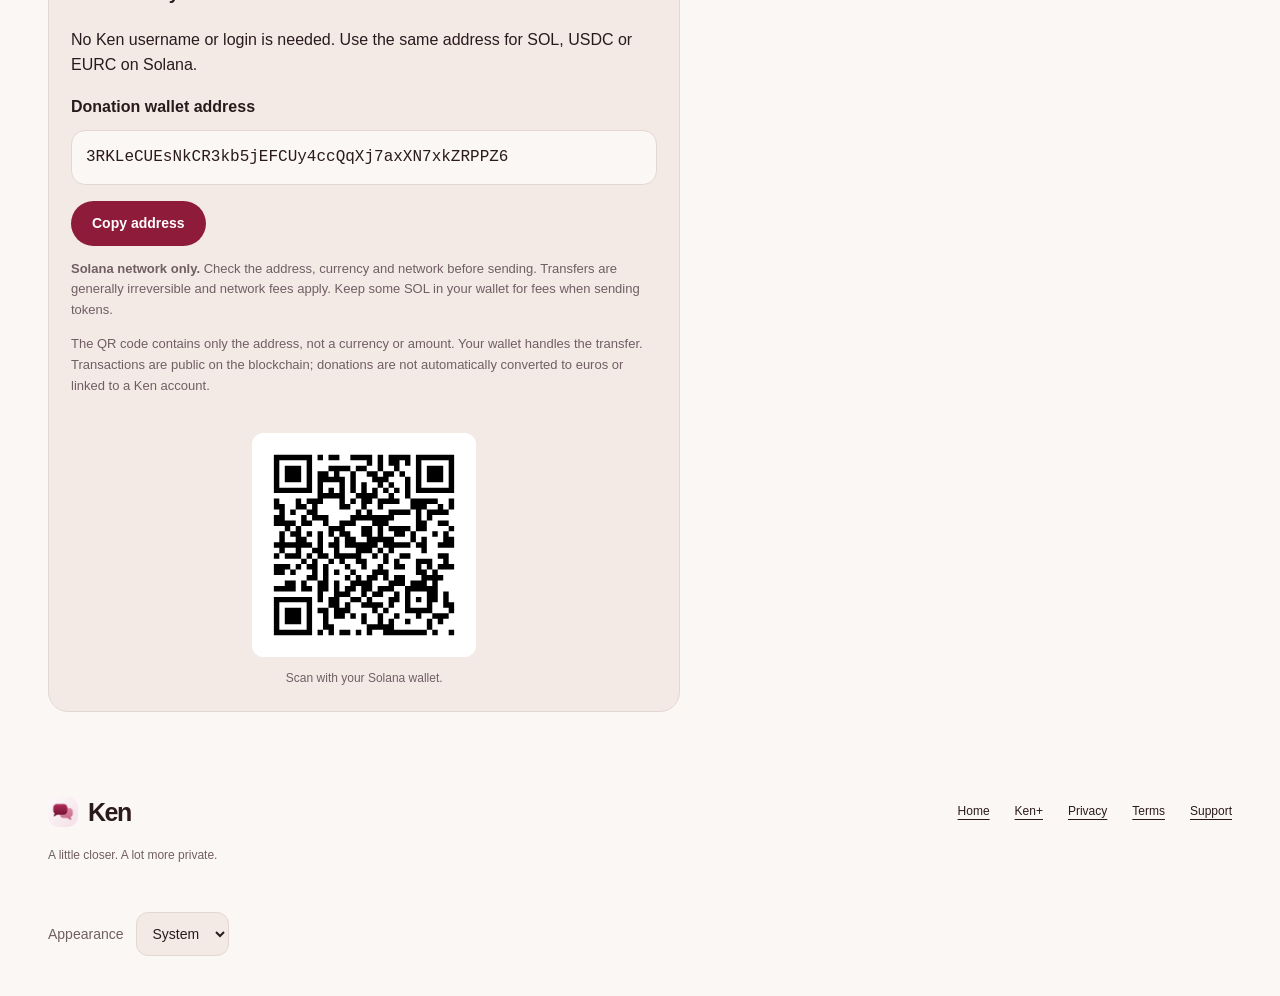
==== commit 7ba61aaf: "Remove repetitive availability notices from website Keep essential payment, legal and privacy disclo" ====
--- a/donate.html
+++ b/donate.html
@@ -7,19 +7,19 @@
   <meta name="theme-color" content="#8E1B3A">
   <title>Support Ken — A little closer. A lot more private.</title>
   <link rel="icon" href="ken-logo.png" type="image/png">
-  <link rel="stylesheet" href="styles.css?v=20261109">
-  <script src="site.js?v=20261109" defer></script>
+  <link rel="stylesheet" href="styles.css?v=20261110">
+  <script src="site.js?v=20261110" defer></script>
 </head>
 <body>
 <a class="skip" href="#main">Skip to content</a>
-<div class="announcement">Made for conversations, not attention. <span>Ken is in development.</span></div>
+<div class="announcement">Made for conversations, not attention.</div>
 <header class="header"><nav class="wrap navigation" aria-label="Main navigation"><a class="brand" href="./" aria-label="Ken home"><img src="ken-logo.png" width="36" height="36" alt="">Ken</a><button class="menu-button" aria-expanded="false" aria-controls="nav-links">Menu</button><div class="nav-links" id="nav-links"><a href="./#why-ken">Why Ken</a><a href="./#privacy">Privacy</a><a href="./#questions">Questions</a><a href="donate.html">Support Ken</a><a class="plus-link" href="ken-plus.html" aria-label="Ken+">Ken<span aria-hidden="true">+</span></a><a class="button small" href="./#get-ken">Get Ken <span aria-hidden="true">↗</span></a></div></nav></header>
 <main class="wrap" id="main">
   <section class="payment-hero">
     <p class="eyebrow">Help Ken grow.</p>
     <h1>Help Ken grow.<br>Help privacy grow.</h1>
-    <p class="intro">Ken is being built for people who believe their conversations should stay theirs. Your support gives us more room to build, improve and bring privacy to more people—without turning to advertising. It also helps us rely on fewer third parties as we work towards our goal of a Ken that needs none. We're not there yet, but every contribution helps us move closer. Thank you for helping make that possible.</p>
-    <p class="notice"><strong>Your choice, always.</strong> Donations are optional and do not provide Ken+ benefits. SOL, USDC and EURC donations on Solana are available now. Card, bank and other crypto networks are not available yet.</p>
+    <p class="intro">Ken is for people who believe their conversations should stay theirs. Your support gives us more room to improve and bring privacy to more people—without turning to advertising. Thank you for helping make that possible.</p>
+    <p class="notice"><strong>Your choice, always.</strong> Donations are optional and do not provide Ken+ benefits. This page supports SOL, USDC and EURC wallet transfers on Solana.</p>
   </section>
   <div class="checkout-grid">
     <form class="checkout-form" id="donation-preview" novalidate>
@@ -31,12 +31,10 @@
         <label class="option"><input type="radio" name="amount" value="custom" aria-controls="custom-amount-field"><span class="option-content"><strong>Custom amount</strong></span></label>
       </div></fieldset>
       <section id="custom-amount-field" hidden><label class="field-label" for="custom-amount">Donation amount guide in EUR</label><input id="custom-amount" type="number" inputmode="decimal" min="1" max="100000" step="0.01" placeholder="€" aria-describedby="amount-help" disabled><p class="hint" id="amount-help">Enter €1 to €100,000, with up to two decimal places. This is an amount guide only; you can send any crypto quantity directly from your wallet.</p></section>
-      <fieldset><legend>02. Choose how to help</legend><p class="hint">Solana-network donations are available now. Other methods are not connected.</p><div class="payment-methods">
-        <label class="option"><input type="radio" name="method" value="card"><span class="option-content"><strong>Debit or credit card</strong><small>Not available yet</small></span></label>
-        <label class="option"><input type="radio" name="method" value="bank"><span class="option-content"><strong>Bank payment</strong><small>Not available yet</small></span></label>
-        <label class="option"><input type="radio" name="method" value="crypto" checked aria-controls="crypto-options"><span class="option-content"><strong>Cryptocurrency</strong><small>Available · Solana network only</small></span></label>
+      <fieldset><legend>02. Choose how to help</legend><p class="hint">Send a wallet transfer on the Solana network.</p><div class="payment-methods">
+        <label class="option"><input type="radio" name="method" value="crypto" checked aria-controls="crypto-options"><span class="option-content"><strong>Cryptocurrency</strong><small>SOL, USDC or EURC · Solana network</small></span></label>
       </div></fieldset>
-      <fieldset id="crypto-options"><legend>Choose a cryptocurrency</legend><p class="hint">Use the Solana network for all three currencies. Other networks are not accepted yet.</p><div class="payment-methods">
+      <fieldset id="crypto-options"><legend>Choose a cryptocurrency</legend><p class="hint">Use the Solana network for all three currencies.</p><div class="payment-methods">
         <label class="option"><input type="radio" name="crypto" value="solana-sol" checked><span class="option-content"><strong>Solana (SOL)</strong><small>Solana network</small></span></label>
         <label class="option"><input type="radio" name="crypto" value="solana-usdc"><span class="option-content"><strong>USDC</strong><small>Solana network</small></span></label>
         <label class="option"><input type="radio" name="crypto" value="solana-eurc"><span class="option-content"><strong>EURC</strong><small>Solana network</small></span></label>
@@ -59,13 +57,13 @@
       <span class="plus-badge">Support Ken</span><h2>A little help, at a glance.</h2>
       <dl><div><dt>Contribution</dt><dd id="summary-plan">One-time donation</dd></div><div><dt>Payment option</dt><dd id="summary-method">SOL on Solana</dd></div><div class="total"><dt>Amount guide</dt><dd id="summary-price">€8.00 once</dd></div></dl>
       <p class="hint" id="summary-detail">Send any quantity you choose in your wallet. No automatic conversion or charge.</p>
-      <button class="button" type="submit" form="donation-preview" id="donation-check" disabled>Check availability <span aria-hidden="true">↗</span></button>
+      <button class="button" type="submit" form="donation-preview" id="donation-check" disabled>View donation address <span aria-hidden="true">↗</span></button>
       <p id="preview-status" class="hint" role="status" aria-live="polite"></p>
       <p class="hint">This page does not submit a transfer or collect account details. For crypto donations, use the Solana address shown here.</p>
       <a class="text-link" href="legal.html#privacy">Read the privacy overview <span aria-hidden="true">↗</span></a>
     </aside>
   </div>
 </main>
-<footer class="wrap footer"><div><a class="brand" href="./"><img src="ken-logo.png" width="30" height="30" alt="">Ken</a><p>A little closer. A lot more private.</p></div><nav aria-label="Footer"><a href="./">Home</a><a href="ken-plus.html">Ken+</a><a href="legal.html#privacy">Privacy</a><a href="legal.html#terms">Terms</a><a href="legal.html#safety">Support</a></nav><label class="theme-choice">Appearance <select data-theme-choice><option value="system">System</option><option value="light">Light</option><option value="dark">Dark</option></select></label><p class="footer-note">Ken remains in development. Operator registration, public service address and consumer disclosures remain pending. Solana-network donations are available; other payment methods are not connected. No tax-deductibility is claimed.</p></footer>
+<footer class="wrap footer"><div><a class="brand" href="./"><img src="ken-logo.png" width="30" height="30" alt="">Ken</a><p>A little closer. A lot more private.</p></div><nav aria-label="Footer"><a href="./">Home</a><a href="ken-plus.html">Ken+</a><a href="legal.html#privacy">Privacy</a><a href="legal.html#terms">Terms</a><a href="legal.html#safety">Support</a></nav><label class="theme-choice">Appearance <select data-theme-choice><option value="system">System</option><option value="light">Light</option><option value="dark">Dark</option></select></label></footer>
 </body>
 </html>
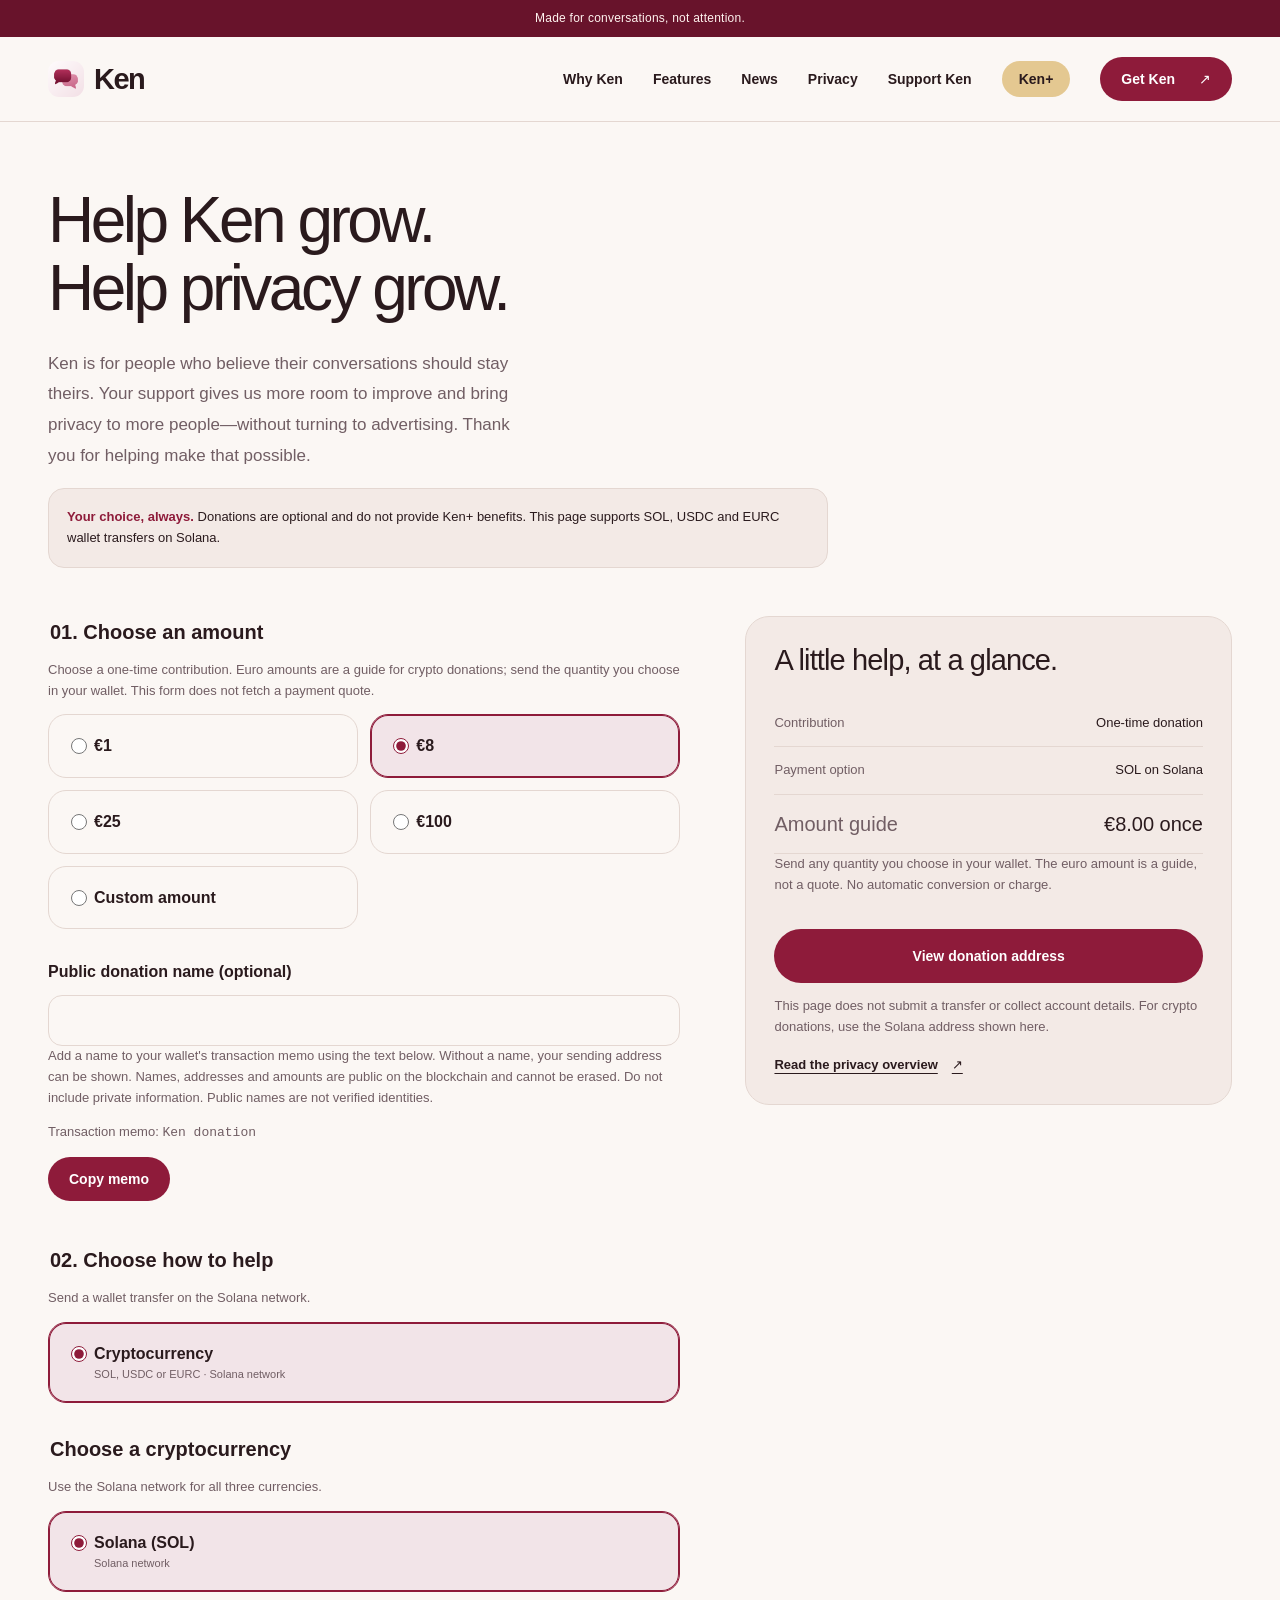
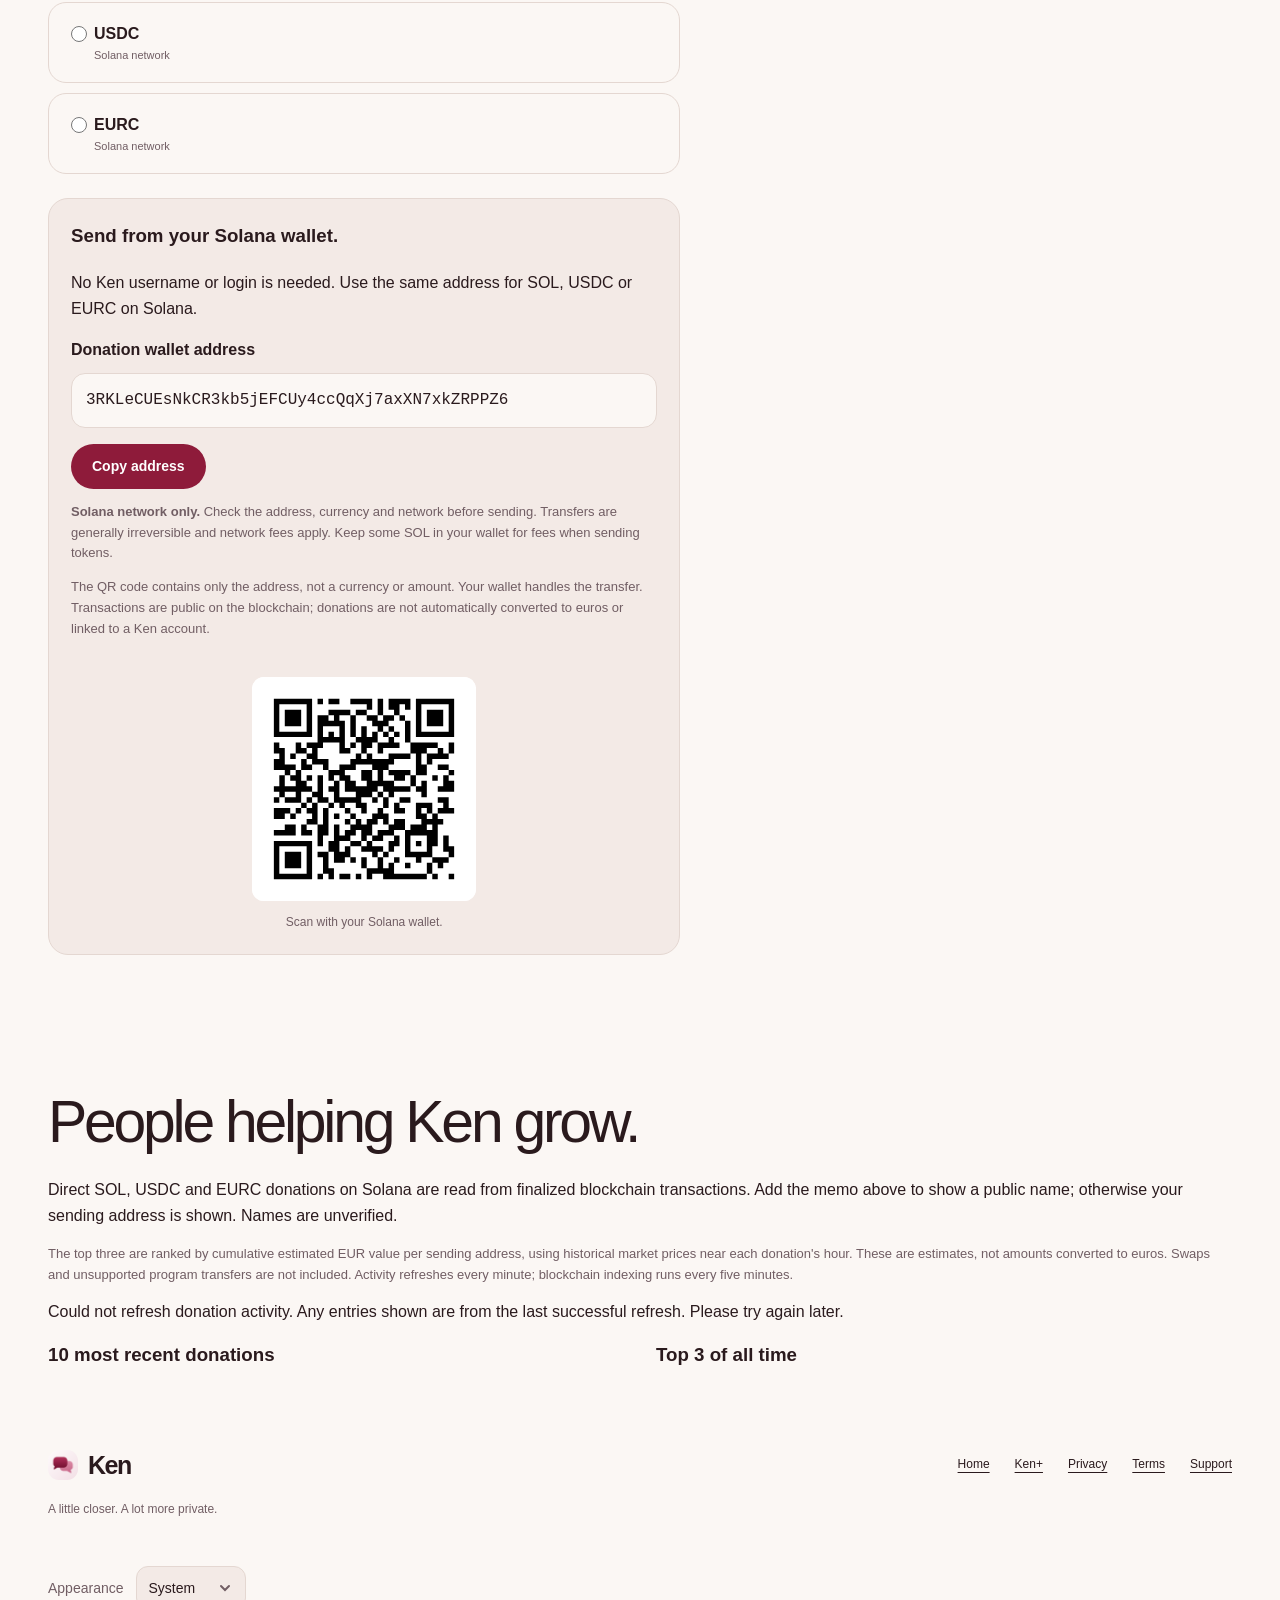
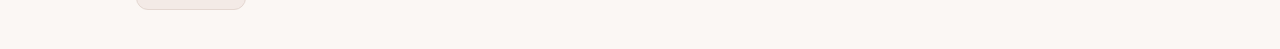
==== commit 0a9b3239: "Unify site layout and add public Solana donation activity Co-authored-by: Copilot <223556219+Copilot" ====
--- a/donate.html
+++ b/donate.html
@@ -4,26 +4,26 @@
   <meta charset="utf-8">
   <meta name="viewport" content="width=device-width, initial-scale=1">
   <meta name="description" content="Help Ken and privacy grow. Donate SOL, USDC or EURC on Solana to support an independent messenger without advertising.">
+  <link rel="canonical" href="https://kenmessaging.app/donate.html">
   <meta name="theme-color" content="#8E1B3A">
   <title>Support Ken — A little closer. A lot more private.</title>
   <link rel="icon" href="ken-logo.png" type="image/png">
-  <link rel="stylesheet" href="styles.css?v=20261110">
-  <script src="site.js?v=20261110" defer></script>
+  <link rel="stylesheet" href="styles.css?v=20261111">
+  <script src="site.js?v=20261111" defer></script>
 </head>
 <body>
 <a class="skip" href="#main">Skip to content</a>
 <div class="announcement">Made for conversations, not attention.</div>
-<header class="header"><nav class="wrap navigation" aria-label="Main navigation"><a class="brand" href="./" aria-label="Ken home"><img src="ken-logo.png" width="36" height="36" alt="">Ken</a><button class="menu-button" aria-expanded="false" aria-controls="nav-links">Menu</button><div class="nav-links" id="nav-links"><a href="./#why-ken">Why Ken</a><a href="./#privacy">Privacy</a><a href="./#questions">Questions</a><a href="donate.html">Support Ken</a><a class="plus-link" href="ken-plus.html" aria-label="Ken+">Ken<span aria-hidden="true">+</span></a><a class="button small" href="./#get-ken">Get Ken <span aria-hidden="true">↗</span></a></div></nav></header>
+<header class="header"><nav class="wrap navigation" aria-label="Main navigation"><a class="brand" href="https://kenmessaging.app/" aria-label="Ken home"><img src="ken-logo.png" width="36" height="36" alt="">Ken</a><button class="menu-button" aria-expanded="false" aria-controls="nav-links">Menu</button><div class="nav-links" id="nav-links"><a href="https://kenmessaging.app/#why-ken">Why Ken</a><a href="https://kenmessaging.app/features.html">Features</a><a href="https://news.kenmessaging.app/">News</a><a href="https://kenmessaging.app/#privacy">Privacy</a><a href="https://kenmessaging.app/donate.html">Support Ken</a><a class="plus-link" href="https://kenmessaging.app/ken-plus.html" aria-label="Ken+">Ken<span aria-hidden="true">+</span></a><a class="button small" href="https://kenmessaging.app/#get-ken">Get Ken <span aria-hidden="true">↗</span></a></div></nav></header>
 <main class="wrap" id="main">
   <section class="payment-hero">
-    <p class="eyebrow">Help Ken grow.</p>
     <h1>Help Ken grow.<br>Help privacy grow.</h1>
     <p class="intro">Ken is for people who believe their conversations should stay theirs. Your support gives us more room to improve and bring privacy to more people—without turning to advertising. Thank you for helping make that possible.</p>
     <p class="notice"><strong>Your choice, always.</strong> Donations are optional and do not provide Ken+ benefits. This page supports SOL, USDC and EURC wallet transfers on Solana.</p>
   </section>
   <div class="checkout-grid">
     <form class="checkout-form" id="donation-preview" novalidate>
-      <fieldset><legend>01. Choose an amount</legend><p class="hint">Choose a one-time contribution. Euro amounts are a guide for crypto donations; send the quantity you choose in your wallet. No exchange-rate service is used.</p><div class="plans">
+      <fieldset><legend>01. Choose an amount</legend><p class="hint">Choose a one-time contribution. Euro amounts are a guide for crypto donations; send the quantity you choose in your wallet. This form does not fetch a payment quote.</p><div class="plans">
         <label class="option"><input type="radio" name="amount" value="1"><span class="option-content"><strong>€1</strong></span></label>
         <label class="option"><input type="radio" name="amount" value="8" checked><span class="option-content"><strong>€8</strong></span></label>
         <label class="option"><input type="radio" name="amount" value="25"><span class="option-content"><strong>€25</strong></span></label>
@@ -31,6 +31,14 @@
         <label class="option"><input type="radio" name="amount" value="custom" aria-controls="custom-amount-field"><span class="option-content"><strong>Custom amount</strong></span></label>
       </div></fieldset>
       <section id="custom-amount-field" hidden><label class="field-label" for="custom-amount">Donation amount guide in EUR</label><input id="custom-amount" type="number" inputmode="decimal" min="1" max="100000" step="0.01" placeholder="€" aria-describedby="amount-help" disabled><p class="hint" id="amount-help">Enter €1 to €100,000, with up to two decimal places. This is an amount guide only; you can send any crypto quantity directly from your wallet.</p></section>
+      <section>
+        <label class="field-label" for="donation-name">Public donation name (optional)</label>
+        <input id="donation-name" type="text" maxlength="40" autocomplete="off" aria-describedby="donation-name-help">
+        <p class="hint" id="donation-name-help">Add a name to your wallet's transaction memo using the text below. Without a name, your sending address can be shown. Names, addresses and amounts are public on the blockchain and cannot be erased. Do not include private information. Public names are not verified identities.</p>
+        <p class="hint">Transaction memo: <code id="donation-memo">Ken donation</code></p>
+        <button class="button small" id="copy-donation-memo" type="button" hidden>Copy memo</button>
+        <p class="hint" id="donation-memo-status" role="status" aria-live="polite"></p>
+      </section>
       <fieldset><legend>02. Choose how to help</legend><p class="hint">Send a wallet transfer on the Solana network.</p><div class="payment-methods">
         <label class="option"><input type="radio" name="method" value="crypto" checked aria-controls="crypto-options"><span class="option-content"><strong>Cryptocurrency</strong><small>SOL, USDC or EURC · Solana network</small></span></label>
       </div></fieldset>
@@ -54,7 +62,7 @@
       </section></fieldset>
     </form>
     <aside class="order-card" aria-label="Donation summary">
-      <span class="plus-badge">Support Ken</span><h2>A little help, at a glance.</h2>
+      <h2>A little help, at a glance.</h2>
       <dl><div><dt>Contribution</dt><dd id="summary-plan">One-time donation</dd></div><div><dt>Payment option</dt><dd id="summary-method">SOL on Solana</dd></div><div class="total"><dt>Amount guide</dt><dd id="summary-price">€8.00 once</dd></div></dl>
       <p class="hint" id="summary-detail">Send any quantity you choose in your wallet. No automatic conversion or charge.</p>
       <button class="button" type="submit" form="donation-preview" id="donation-check" disabled>View donation address <span aria-hidden="true">↗</span></button>
@@ -63,6 +71,17 @@
       <a class="text-link" href="legal.html#privacy">Read the privacy overview <span aria-hidden="true">↗</span></a>
     </aside>
   </div>
+  <section id="donation-activity" data-endpoint="https://donations.kenmessaging.app/" aria-labelledby="donation-activity-heading">
+    <h2 id="donation-activity-heading">People helping Ken grow.</h2>
+    <p>Direct SOL, USDC and EURC donations on Solana are read from finalized blockchain transactions. Add the memo above to show a public name; otherwise your sending address is shown. Names are unverified.</p>
+    <p class="hint">The top three are ranked by cumulative estimated EUR value per sending address, using historical market prices near each donation's hour. These are estimates, not amounts converted to euros. Swaps and unsupported program transfers are not included. Activity refreshes every minute; blockchain indexing runs every five minutes.</p>
+    <p id="donation-activity-status" role="status" aria-live="polite">Loading donation activity...</p>
+    <noscript><p>Enable JavaScript to load public donation activity.</p></noscript>
+    <div class="donation-lists">
+      <section><h3>10 most recent donations</h3><ol id="recent-donations"></ol></section>
+      <section><h3>Top 3 of all time</h3><ol id="top-donors"></ol></section>
+    </div>
+  </section>
 </main>
 <footer class="wrap footer"><div><a class="brand" href="./"><img src="ken-logo.png" width="30" height="30" alt="">Ken</a><p>A little closer. A lot more private.</p></div><nav aria-label="Footer"><a href="./">Home</a><a href="ken-plus.html">Ken+</a><a href="legal.html#privacy">Privacy</a><a href="legal.html#terms">Terms</a><a href="legal.html#safety">Support</a></nav><label class="theme-choice">Appearance <select data-theme-choice><option value="system">System</option><option value="light">Light</option><option value="dark">Dark</option></select></label></footer>
 </body>
--- a/styles.css
+++ b/styles.css
@@ -53,7 +53,7 @@
 .field-label{display:block;font-weight:600;margin-bottom:10px}
 .estimate-card{padding:22px;border:1px solid var(--line);border-radius:20px;background:var(--surface)}
 .theme-choice{display:flex;align-items:center;gap:12px;color:var(--muted);font-size:14px}
-.theme-choice select{font:inherit;color:var(--ink);background:var(--surface);border:1px solid var(--line);border-radius:12px;min-height:44px;padding:8px 12px}
+.theme-choice select{appearance:none;font:inherit;color:var(--ink);background:var(--surface) url("data:image/svg+xml,%3Csvg xmlns='http://www.w3.org/2000/svg' width='12' height='8' viewBox='0 0 12 8'%3E%3Cpath d='m2 2 4 4 4-4' fill='none' stroke='%23715E64' stroke-width='2' stroke-linecap='round'/%3E%3C/svg%3E") no-repeat right 14px center;border:1px solid var(--line);border-radius:12px;min-height:44px;min-width:110px;padding:8px 38px 8px 12px}
 .sol-donation{display:grid;grid-template-columns:minmax(0,1fr);gap:24px;align-items:center;margin-top:24px}
 .sol-donation h2{font-size:clamp(36px,5vw,52px)}
 .wallet-address{display:block;overflow-wrap:anywhere;font-size:16px;padding:14px;border:1px solid var(--line);border-radius:14px;background:var(--bg);margin-bottom:16px;user-select:all}
@@ -63,6 +63,7 @@
 @media(max-width:760px){.sol-donation{grid-template-columns:minmax(0,1fr)}.wallet-qr{justify-self:center}}
 .estimate-amount{font-size:clamp(20px,4vw,27px);font-weight:600;overflow-wrap:anywhere}
 .checkout-form section{min-width:0}
+.checkout-form #donation-name{display:block;width:100%;min-height:48px;padding:12px;border:1px solid var(--line);border-radius:14px;background:var(--bg);color:var(--ink);font:inherit}
 #recipient-username,#custom-amount{box-sizing:border-box;min-width:0;font-size:16px}
 #recipient-username::placeholder{color:#808080;opacity:1}
 #recipient-username,#custom-amount,#prepaid-months{display:block;width:100%;max-width:100%;min-height:48px;border:1px solid var(--line);border-radius:14px;padding:12px;background:var(--bg);color:var(--ink);font:inherit;margin-bottom:12px}
@@ -94,3 +95,9 @@
 }
 *{box-sizing:border-box}html{scroll-behavior:smooth;scroll-padding-top:100px}body{margin:0;background:var(--bg);color:var(--ink);font-size:16px;line-height:1.6;-webkit-font-smoothing:antialiased}a{color:inherit;text-underline-offset:4px}button,input{font:inherit}button,a,input,summary{touch-action:manipulation}button{cursor:pointer}img{max-width:100%}::selection{background:var(--gold);color:var(--ink)}:focus-visible{outline:3px solid var(--teal);outline-offset:5px}[hidden]{display:none!important}.wrap{width:min(1200px,calc(100% - 96px));margin-inline:auto}.skip{position:fixed;top:-100px;left:16px;background:var(--bg);padding:12px;z-index:100}.skip:focus{top:12px}.announcement{background:var(--wine-dark);color:#FFF3EF;text-align:center;padding:9px 20px;font-size:12px;letter-spacing:.02em}.announcement span{opacity:.8;margin-left:10px}.header{position:sticky;top:0;z-index:20;background:rgba(251,247,244,.96);border-bottom:1px solid var(--line);backdrop-filter:blur(16px)}.navigation{display:flex;align-items:center;justify-content:space-between;min-height:84px;gap:24px}.brand{display:inline-flex;align-items:center;gap:10px;font-size:29px;font-weight:700;letter-spacing:-1.5px;text-decoration:none}.brand img{border-radius:11px}.nav-links{display:flex;align-items:center;gap:30px;font-size:14px;font-weight:550}.nav-links>a:not(.button){text-decoration:none}.nav-links>a:hover{color:var(--wine)}.plus-link{background:var(--gold);color:var(--ink);padding:7px 17px;border-radius:30px;font-weight:750}.button{display:inline-flex;align-items:center;justify-content:center;gap:24px;background:var(--wine);color:#fff;border:1px solid transparent;border-radius:100px;padding:15px 25px;font-size:14px;font-weight:600;text-decoration:none;transition:background .15s,transform .15s;min-height:48px}.button:hover{background:var(--wine-dark);transform:translateY(-2px);color:#fff!important}.button.small{padding:10px 20px;min-height:44px}.button.light{background:var(--bg);color:var(--wine-dark)}.button.light:hover{background:#EADBD4;color:var(--wine-dark)!important}.button:disabled{opacity:.6;cursor:not-allowed;transform:none}.menu-button{display:none;background:none;border:1px solid var(--line);border-radius:30px;padding:9px 16px}.hero{display:grid;grid-template-columns:1.12fr 1fr;align-items:center;gap:45px;padding-block:86px 74px}.eyebrow{font-size:11px;text-transform:uppercase;letter-spacing:.13em;font-weight:650;margin:0 0 24px;color:var(--muted)}.status-dot{display:inline-block;width:7px;height:7px;background:var(--teal);border-radius:50%;margin-right:7px}h1,h2,h3,p{margin-top:0}h1,h2{font-weight:500;letter-spacing:-.055em;line-height:1.06}h1{font-size:clamp(48px,5.9vw,80px);margin-bottom:26px}h1 em,h2 em{font-family:Georgia,"Times New Roman",serif;font-weight:400;color:var(--wine)}.intro{color:var(--muted);font-size:17px;line-height:1.8;max-width:49ch}.actions{display:flex;align-items:center;gap:23px;flex-wrap:wrap;margin-top:30px}.text-link{font-size:13px;font-weight:600;display:inline-flex;align-items:center;gap:14px}.caption{font-size:11px;line-height:1.7;color:var(--muted);margin:18px 0 0}.hero-art{position:relative;display:grid;place-items:center;min-height:590px;background:#F0E3DD;border-radius:240px 240px 150px 150px;overflow:hidden}.art-orbit{position:absolute;border:1px solid #D7BFB6;border-radius:50%;width:580px;height:580px}.orbit-one{transform:translate(160px,10px)}.orbit-two{transform:translate(-120px,170px)}.phone{background:var(--bg);border:7px solid #331C24;border-radius:44px;width:263px;min-height:509px;position:relative;padding:14px 12px 12px;box-shadow:0 28px 55px #4A1A3026;transform:rotate(5deg);z-index:2;margin:30px 0 45px}.phone-island{background:#331C24;border-radius:20px;position:absolute;top:10px;left:85px;width:79px;height:18px}.phone-status{display:flex;justify-content:space-between;font-size:8px;font-weight:750;margin:0 3px 25px}.chat-header{display:flex;align-items:center;gap:8px;font-size:10px;padding-bottom:14px;border-bottom:1px solid var(--line)}.chat-header>span:first-child{font-size:24px}.avatar{display:grid;place-items:center;background:linear-gradient(140deg,#69132D,#B4385D);color:#fff;border-radius:50%;width:36px;height:36px;flex-shrink:0}.chat-header small{display:block;color:var(--teal);font-size:7px}.chat-more{margin-left:auto;font-size:20px}.chat-date{font-size:7px;color:var(--muted);text-align:center;margin:15px 0}.bubble{font-size:10px;line-height:1.5;padding:11px 12px;border-radius:14px;width:fit-content;max-width:91%;margin-bottom:12px}.incoming{background:var(--surface);border-bottom-left-radius:3px}.outgoing{background:#ECD6DC;margin-left:auto;border-bottom-right-radius:3px}.bubble small{display:block;text-align:right;font-size:6px;margin-top:5px;color:var(--muted)}.bubble small span{color:var(--teal)}.chat-photo{width:85%;height:118px;margin:0 0 12px auto;border-radius:14px;position:relative;overflow:hidden;background:linear-gradient(#B17869,#E2B79E 60%,#9FAD9F 61%)}.sun{width:33px;height:33px;border-radius:50%;background:#F8D8AF;position:absolute;top:36px;left:65px}.water{position:absolute;width:250px;height:90px;bottom:-48px;left:-30px;border-radius:50%;background:#58796F;transform:rotate(-8deg)}.chat-photo span{position:absolute;bottom:8px;left:10px;color:#fff;font-size:7px}.phone-compose{margin-top:20px;border:1px solid var(--line);border-radius:24px;display:flex;align-items:center;justify-content:space-between;padding:5px 5px 5px 12px;color:var(--muted);font-size:9px}.send-icon{background:var(--wine);color:white;width:24px;height:24px;border-radius:50%;display:grid;place-items:center;font-size:16px}.floating-note{position:absolute;top:123px;left:14px;z-index:3;box-shadow:0 8px 26px #4A1A3015;background:#fff;border-radius:16px;padding:12px 14px;transform:rotate(-7deg);font-size:10px;display:flex;align-items:center;gap:8px}.lock-icon{color:var(--teal);background:#E3EEEA;border-radius:50%;padding:4px 8px}.illustration-label{font-size:9px;color:var(--muted);position:absolute;bottom:10px}.principles{display:flex;justify-content:space-between;gap:20px;padding:26px 0;border-top:1px solid var(--line);border-bottom:1px solid var(--line);font-size:12px;color:var(--muted)}.principles span::before{content:"✓";color:var(--teal);margin-right:10px}.section{padding-block:112px}.section-heading{max-width:690px;margin-bottom:50px}h2{font-size:clamp(36px,4.6vw,59px);margin-bottom:24px}.section-heading>p:last-child{max-width:52ch;color:var(--muted)}.feature-grid{display:grid;grid-template-columns:repeat(3,1fr);gap:20px}.feature{border-radius:var(--radius);background:var(--surface);padding:30px;overflow:hidden;min-height:350px}.feature-icon{color:var(--wine);font-size:11px;border-bottom:1px solid #CEB5BB;display:inline-block;margin-bottom:32px}.feature h3{font-size:21px;font-weight:550;letter-spacing:-.03em;line-height:1.25}.feature p{font-size:13px;color:var(--muted);line-height:1.8}.feature-controls{background:#E9EEEA}.feature-community{background:#EDE5E6}.mini-bubbles{margin-top:25px;display:grid;gap:10px;font-size:11px}.mini-bubbles span{padding:8px 12px;background:#fff;border-radius:13px;width:fit-content}.mini-bubbles span:last-child{background:#E7CDD5;margin-left:auto}.control-demo{padding:15px;background:#FBF7F4;border-radius:16px;display:flex;align-items:center;justify-content:space-between;font-size:11px;margin-top:35px;gap:12px}.toggle{display:inline-block;width:35px;height:21px;background:var(--teal);border-radius:20px;position:relative}.toggle::after{content:"";position:absolute;width:15px;height:15px;border-radius:50%;background:#fff;right:3px;top:3px}.community-demo{display:flex;gap:12px;align-items:center;font-size:12px;background:#FBF7F4;padding:15px;border-radius:18px;margin-top:25px}.community-demo small{font-size:10px;color:var(--muted)}.privacy-section{background:#2A1720;color:var(--bg);padding-block:100px}.privacy-grid{display:grid;grid-template-columns:1fr 1fr;gap:95px;align-items:center}.privacy-section .eyebrow,.privacy-section .intro{color:#D0BFC5}.privacy-section h2 em{color:#EA9CAE}.privacy-points article{display:flex;gap:23px;padding:26px 0;border-bottom:1px solid #593E49}.privacy-points article:first-child{padding-top:0}.privacy-points article:last-child{border:0}.privacy-points article>span{font-size:10px;color:#7ECABE;line-height:30px}.privacy-points h3{font-size:18px;font-weight:500;margin-bottom:10px}.privacy-points p{font-size:13px;color:#D0BFC5;margin:0;line-height:1.8}.plus-section{display:grid;grid-template-columns:1.2fr 1fr;gap:100px;align-items:center}.plus-badge{display:inline-block;background:var(--gold);border-radius:30px;color:#3E2C20;font-size:13px;font-weight:700;padding:5px 16px;margin-bottom:24px}.plus-card{background:#F2E9DA;border:1px solid #DFCCAD;border-radius:var(--radius);padding:38px}.plus-card h3{font-size:60px;font-weight:500;letter-spacing:-.06em;line-height:1;margin-bottom:20px}.plus-card>p:not(.eyebrow):not(.caption){font-size:14px;color:var(--muted)}.price-pair{display:flex;align-items:center;gap:25px;padding-top:20px;border-top:1px solid #DDCEB7;margin-top:25px}.price-pair p{margin:0}.price-pair strong{font-size:29px;font-weight:500}.price-pair span{display:block;font-size:11px;color:var(--muted)}.faq-section{padding-top:20px;display:grid;grid-template-columns:1fr 1.1fr;gap:90px}.faq-list{border-top:1px solid var(--line)}details{border-bottom:1px solid var(--line);padding:22px 0}summary{cursor:pointer;font-size:15px;font-weight:550;padding-right:25px}details p{font-size:13px;color:var(--muted);margin:16px 0 0;line-height:1.8}.get-section{background:var(--wine-dark);color:var(--bg);border-radius:36px;padding:70px 30px;text-align:center;margin-bottom:70px}.get-section h2 em{color:#E9A3B4}.get-section .eyebrow,.get-section .caption{color:#E4C5CE}.get-section>p:not(.eyebrow):not(.caption){font-size:15px;color:#EAD9DF}.footer{display:grid;grid-template-columns:1fr 1.5fr;gap:35px;padding-bottom:40px}.footer .brand{font-size:25px}.footer>div>p{font-size:12px;color:var(--muted);margin-top:12px}.footer nav{display:flex;gap:25px;align-items:flex-start;justify-content:flex-end;flex-wrap:wrap;font-size:12px;padding-top:10px}.footer-note{grid-column:1/-1;font-size:10px;color:var(--muted);max-width:90ch;border-top:1px solid var(--line);padding-top:20px}.payment-hero{max-width:780px;padding-block:65px 35px}.payment-hero h1{font-size:64px}.checkout-grid{display:grid;grid-template-columns:1.3fr 1fr;gap:65px;align-items:start;padding-bottom:80px}.checkout-form{display:grid;gap:30px}.checkout-form fieldset{margin:0;padding:0;border:0;min-width:0}.checkout-form legend{font-size:20px;font-weight:550;margin-bottom:12px}.hint{font-size:13px;color:var(--muted)}.plans{display:grid;grid-template-columns:1fr 1fr;gap:12px}.option{display:block;position:relative}.option input{position:absolute;left:18px;top:21px;accent-color:var(--wine);width:16px;height:16px}.option-content{display:block;border:1px solid var(--line);border-radius:18px;padding:18px 18px 18px 45px;height:100%}.option input:checked+.option-content{border-color:var(--wine);background:#F2E4E8;box-shadow:inset 0 0 0 1px var(--wine)}.option input:focus-visible+.option-content{outline:3px solid var(--teal);outline-offset:3px}.option-content strong{display:block;font-weight:550}.option-price{display:block;font-size:29px;margin-top:8px}.option-content small{display:block;font-size:11px;color:var(--muted)}.payment-methods{display:grid;gap:10px}.order-card{background:var(--surface);border:1px solid var(--line);border-radius:24px;padding:28px;position:sticky;top:110px}.order-card h2{font-size:29px;letter-spacing:-.03em}.order-card dl{margin:0}.order-card dl>div{display:flex;justify-content:space-between;gap:20px;padding:13px 0;border-bottom:1px solid var(--line);font-size:13px}.order-card dt{color:var(--muted)}.order-card dd{margin:0;text-align:right}.order-card .total{font-size:20px}.order-card .button{width:100%;margin-top:20px}.notice{padding:18px;border:1px solid var(--line);background:var(--surface);border-radius:16px;font-size:13px}.notice strong{color:var(--wine)}.legal{max-width:780px;padding-block:60px}.legal h1{font-size:56px}.legal h2{font-size:32px;letter-spacing:-.03em}.legal h3{font-size:18px}.legal section{padding-block:30px;border-bottom:1px solid var(--line)}.legal p,.legal li{font-size:14px;color:var(--muted);line-height:1.9}.legal .notice{color:var(--ink)}.legal-nav{display:flex;gap:20px;flex-wrap:wrap;font-size:13px;margin:25px 0}.save-note{color:var(--teal);font-size:13px}.account-example{border:1px dashed var(--line);border-radius:14px;padding:16px;font-size:13px;color:var(--muted)}
 @media(min-width:1500px){.hero{padding-block:105px}}@media(max-width:1050px){.wrap{width:calc(100% - 56px)}.hero{gap:20px}.hero-art{min-height:550px}.floating-note{left:5px;font-size:9px}.nav-links{gap:20px}.privacy-grid,.plus-section{gap:50px}.feature{padding:24px}.faq-section{gap:45px}}@media(max-width:760px){.wrap{width:calc(100% - 40px)}.announcement{font-size:10px}.announcement span{display:block;margin:0}.navigation{min-height:70px;flex-wrap:wrap;padding-block:12px;gap:12px}.brand{font-size:26px}.nav-links{gap:14px;font-size:12px;width:100%;padding-bottom:8px;flex-wrap:wrap}.nav-links .button{margin-left:auto;padding:8px 13px}.menu-button{display:block}.js .nav-links{display:none}.js .nav-links.is-open{display:flex}.hero{grid-template-columns:1fr;padding-block:42px;gap:36px}.hero-copy{max-width:560px}.eyebrow{font-size:9px;margin-bottom:20px}h1{font-size:clamp(44px,9vw,65px)}.intro{font-size:15px}.actions{gap:18px}.hero-art{min-height:535px;max-width:440px;width:100%;justify-self:center;border-radius:200px 200px 100px 100px}.floating-note{left:15px;top:122px}.phone{margin-bottom:32px}.principles{gap:12px;flex-wrap:wrap;justify-content:flex-start;font-size:10px}.section{padding-block:65px}.section-heading{margin-bottom:30px}.feature-grid,.privacy-grid,.plus-section,.faq-section,.checkout-grid{grid-template-columns:1fr;gap:24px}.feature{min-height:0;padding:28px}.feature-icon{margin-bottom:25px}.privacy-section{padding-block:60px}.privacy-grid{gap:35px}.plus-section{gap:35px}.plus-card{padding:28px}.faq-section{padding-top:0}.faq-section .section-heading{margin-bottom:0}.get-section{padding:50px 20px;margin-bottom:45px;border-radius:25px}.footer{grid-template-columns:1fr;gap:20px}.footer nav{justify-content:flex-start;gap:18px}.footer-note{margin-top:0}.payment-hero{padding-block:45px 20px}.payment-hero h1{font-size:52px}.checkout-grid{padding-bottom:55px;gap:30px}.order-card{position:static}.legal h1{font-size:42px}.legal{padding-top:40px}}@media(prefers-reduced-motion:reduce){html{scroll-behavior:auto}*,*::before,*::after{transition:none!important;animation:none!important}}
+.donation-lists { display: grid; grid-template-columns: repeat(auto-fit, minmax(min(100%, 300px), 1fr)); gap: 32px; }
+.donation-lists ol { padding-left: 24px; }
+.donation-lists li { padding: 12px 0; border-bottom: 1px solid var(--line); overflow-wrap: anywhere; }
+.donation-lists li > * { display: block; }
+.donation-lists li a { font-size: .85rem; }
+#donation-activity { margin: 56px 0; }
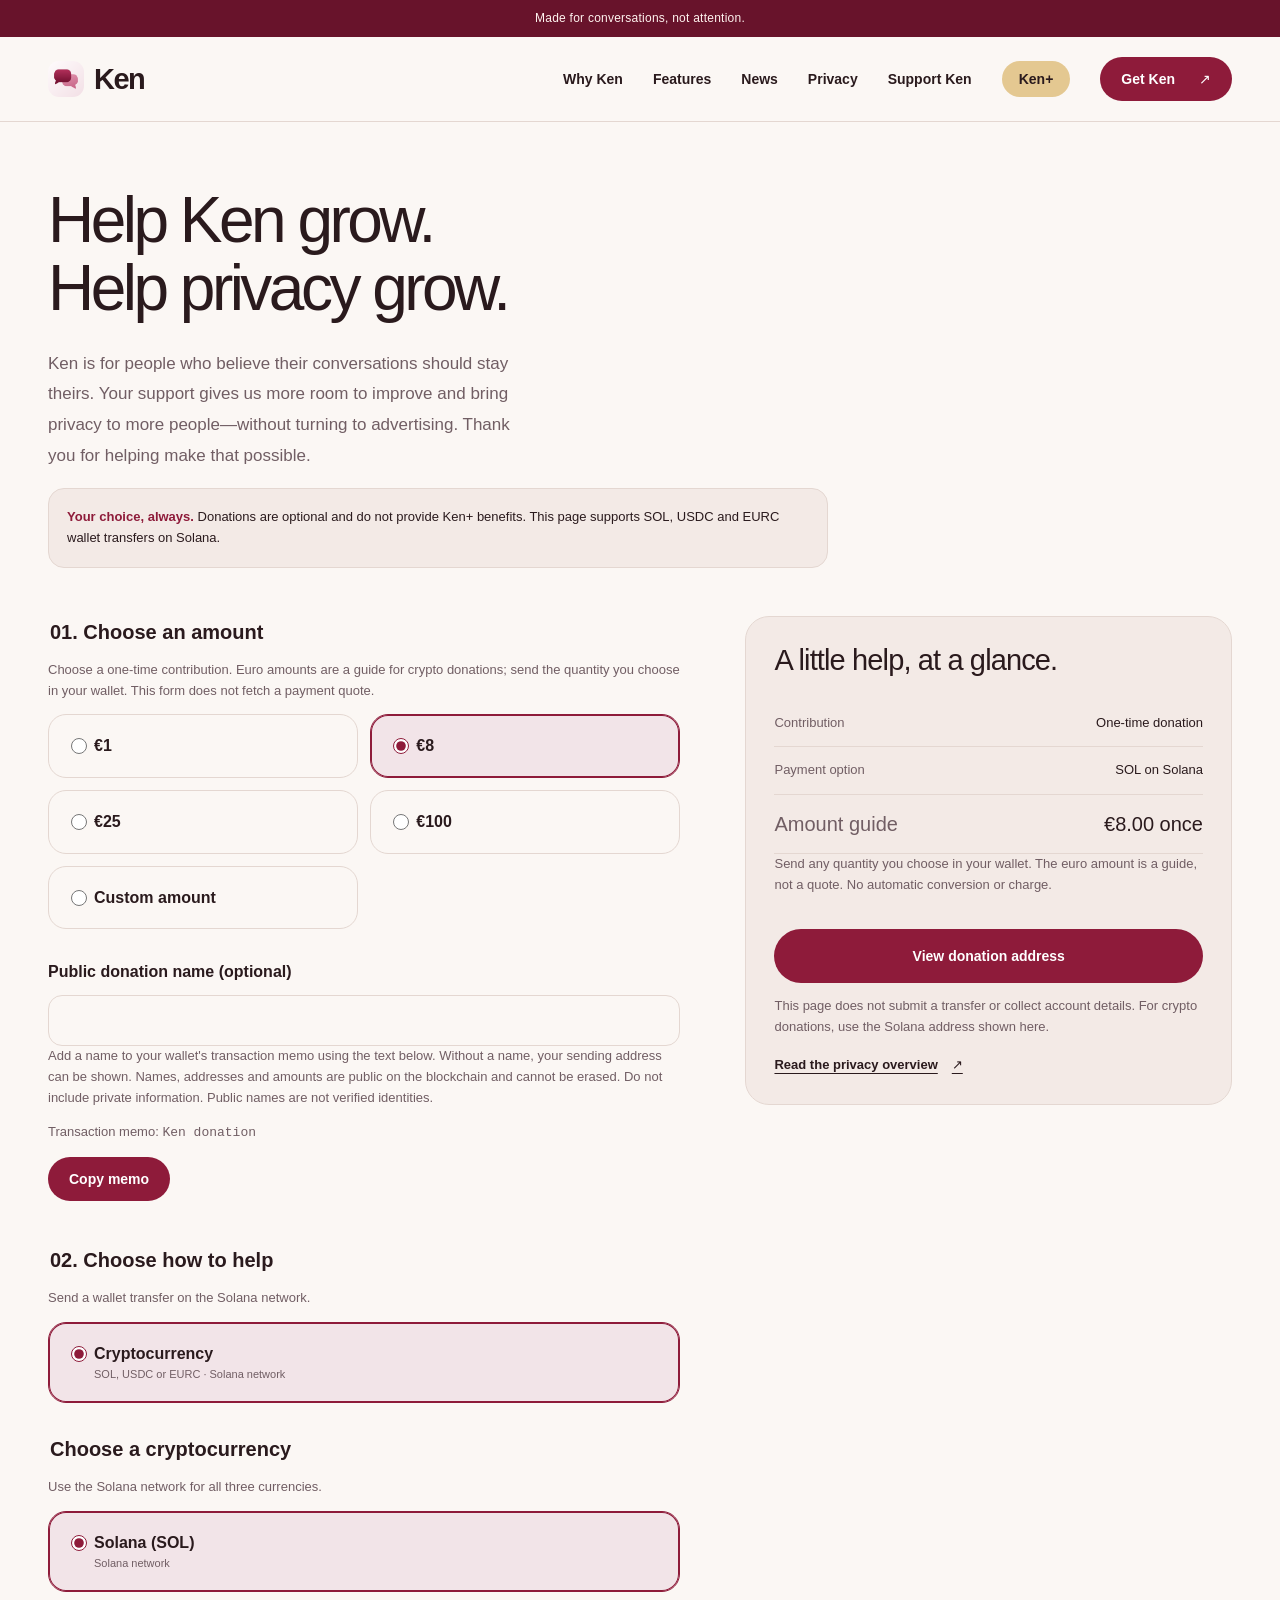
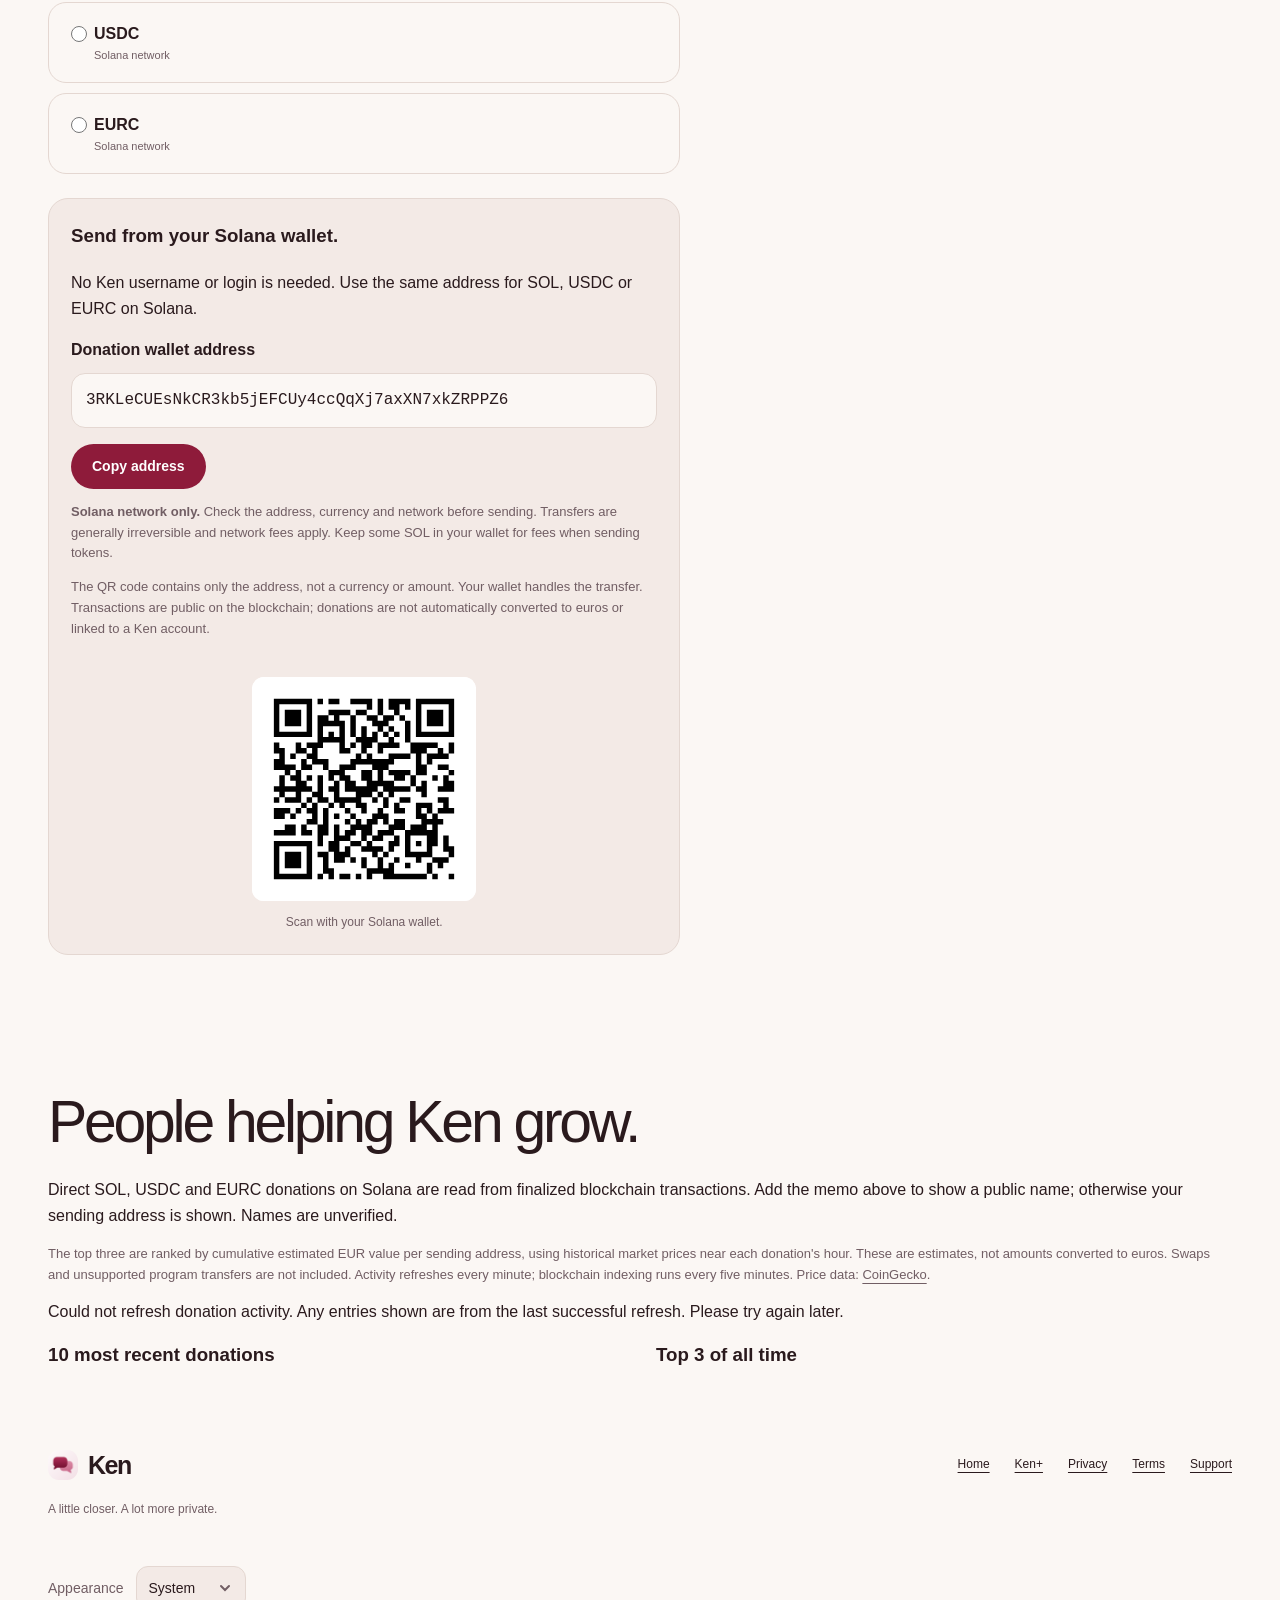
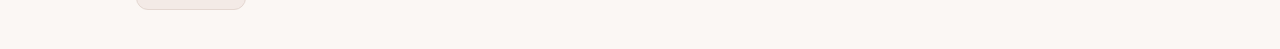
==== commit 53ab4851: "Load donation activity immediately and credit historical pricing Co-authored-by: Copilot <223556219+" ====
--- a/donate.html
+++ b/donate.html
@@ -9,7 +9,7 @@
   <title>Support Ken — A little closer. A lot more private.</title>
   <link rel="icon" href="ken-logo.png" type="image/png">
   <link rel="stylesheet" href="styles.css?v=20261111">
-  <script src="site.js?v=20261111" defer></script>
+  <script src="site.js?v=20261111.1" defer></script>
 </head>
 <body>
 <a class="skip" href="#main">Skip to content</a>
@@ -74,7 +74,7 @@
   <section id="donation-activity" data-endpoint="https://donations.kenmessaging.app/" aria-labelledby="donation-activity-heading">
     <h2 id="donation-activity-heading">People helping Ken grow.</h2>
     <p>Direct SOL, USDC and EURC donations on Solana are read from finalized blockchain transactions. Add the memo above to show a public name; otherwise your sending address is shown. Names are unverified.</p>
-    <p class="hint">The top three are ranked by cumulative estimated EUR value per sending address, using historical market prices near each donation's hour. These are estimates, not amounts converted to euros. Swaps and unsupported program transfers are not included. Activity refreshes every minute; blockchain indexing runs every five minutes.</p>
+    <p class="hint">The top three are ranked by cumulative estimated EUR value per sending address, using historical market prices near each donation's hour. These are estimates, not amounts converted to euros. Swaps and unsupported program transfers are not included. Activity refreshes every minute; blockchain indexing runs every five minutes. Price data: <a href="https://www.coingecko.com/en/api" rel="noreferrer">CoinGecko</a>.</p>
     <p id="donation-activity-status" role="status" aria-live="polite">Loading donation activity...</p>
     <noscript><p>Enable JavaScript to load public donation activity.</p></noscript>
     <div class="donation-lists">
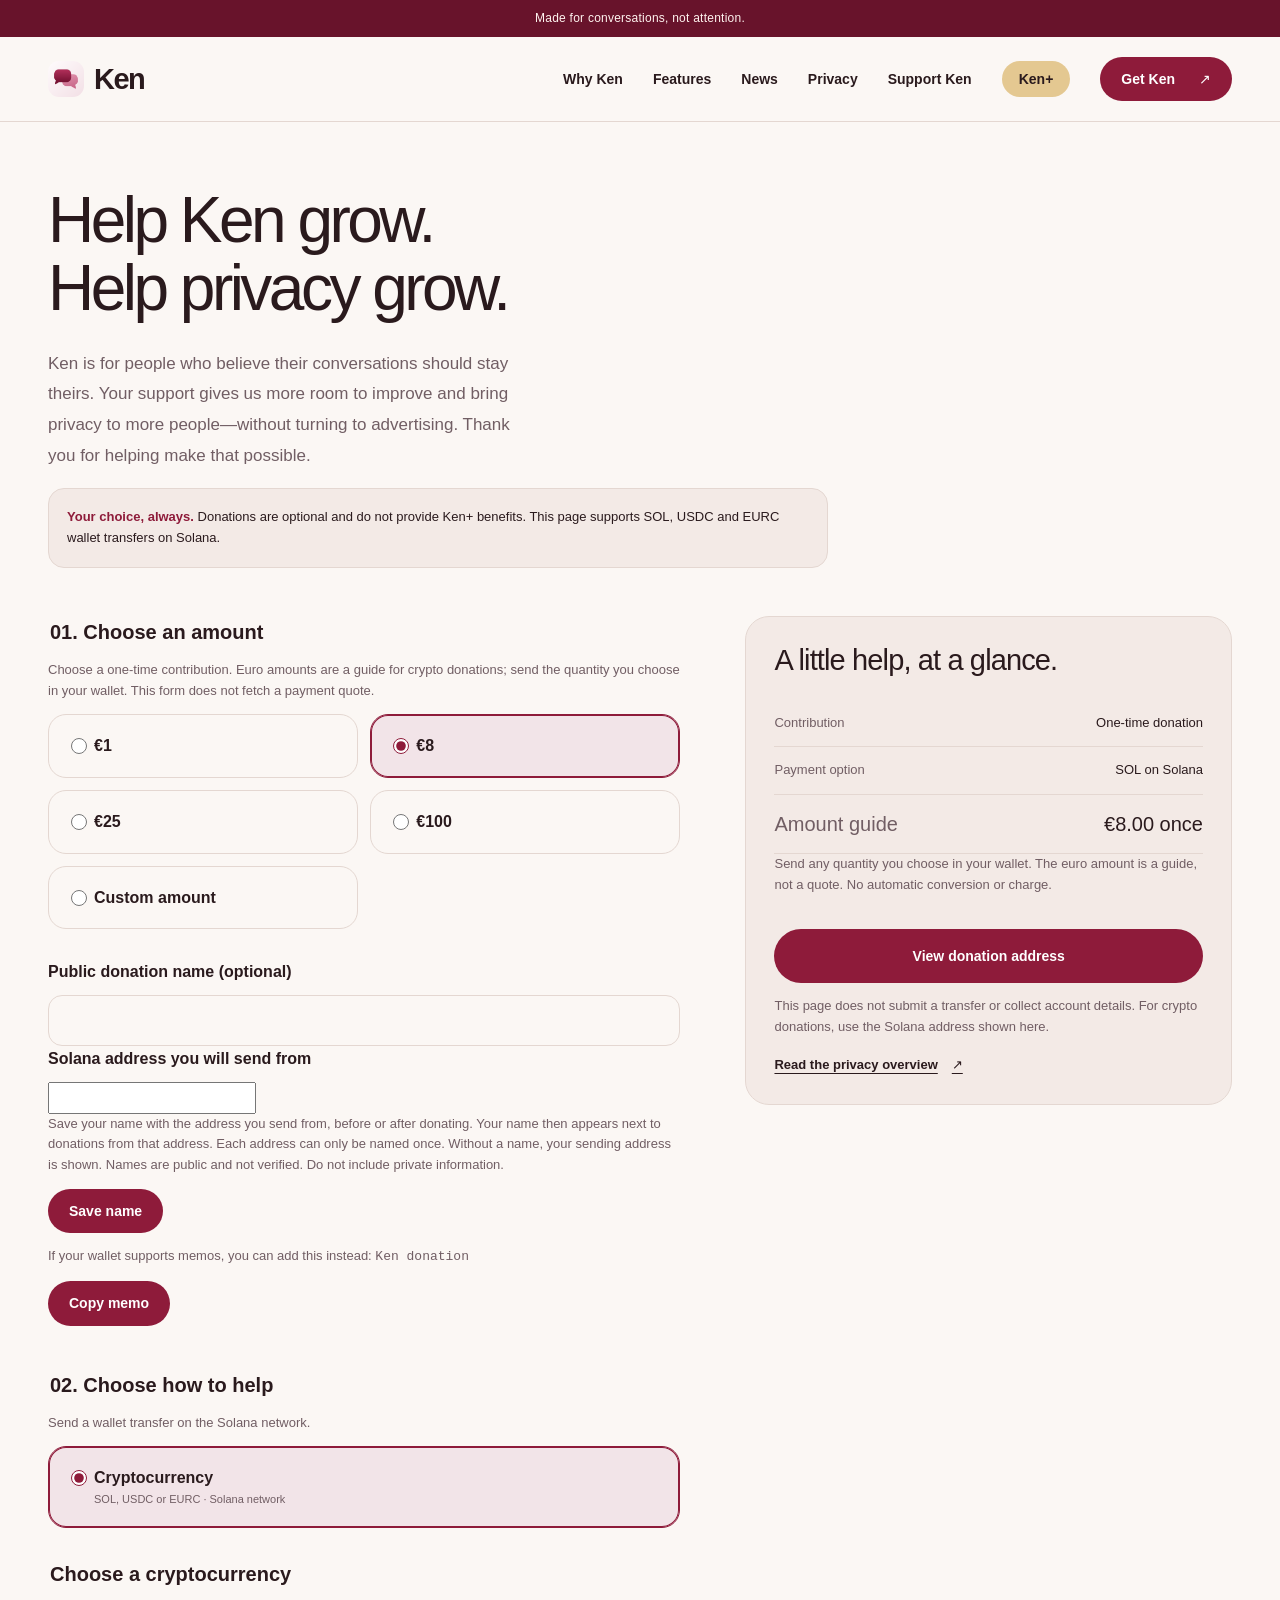
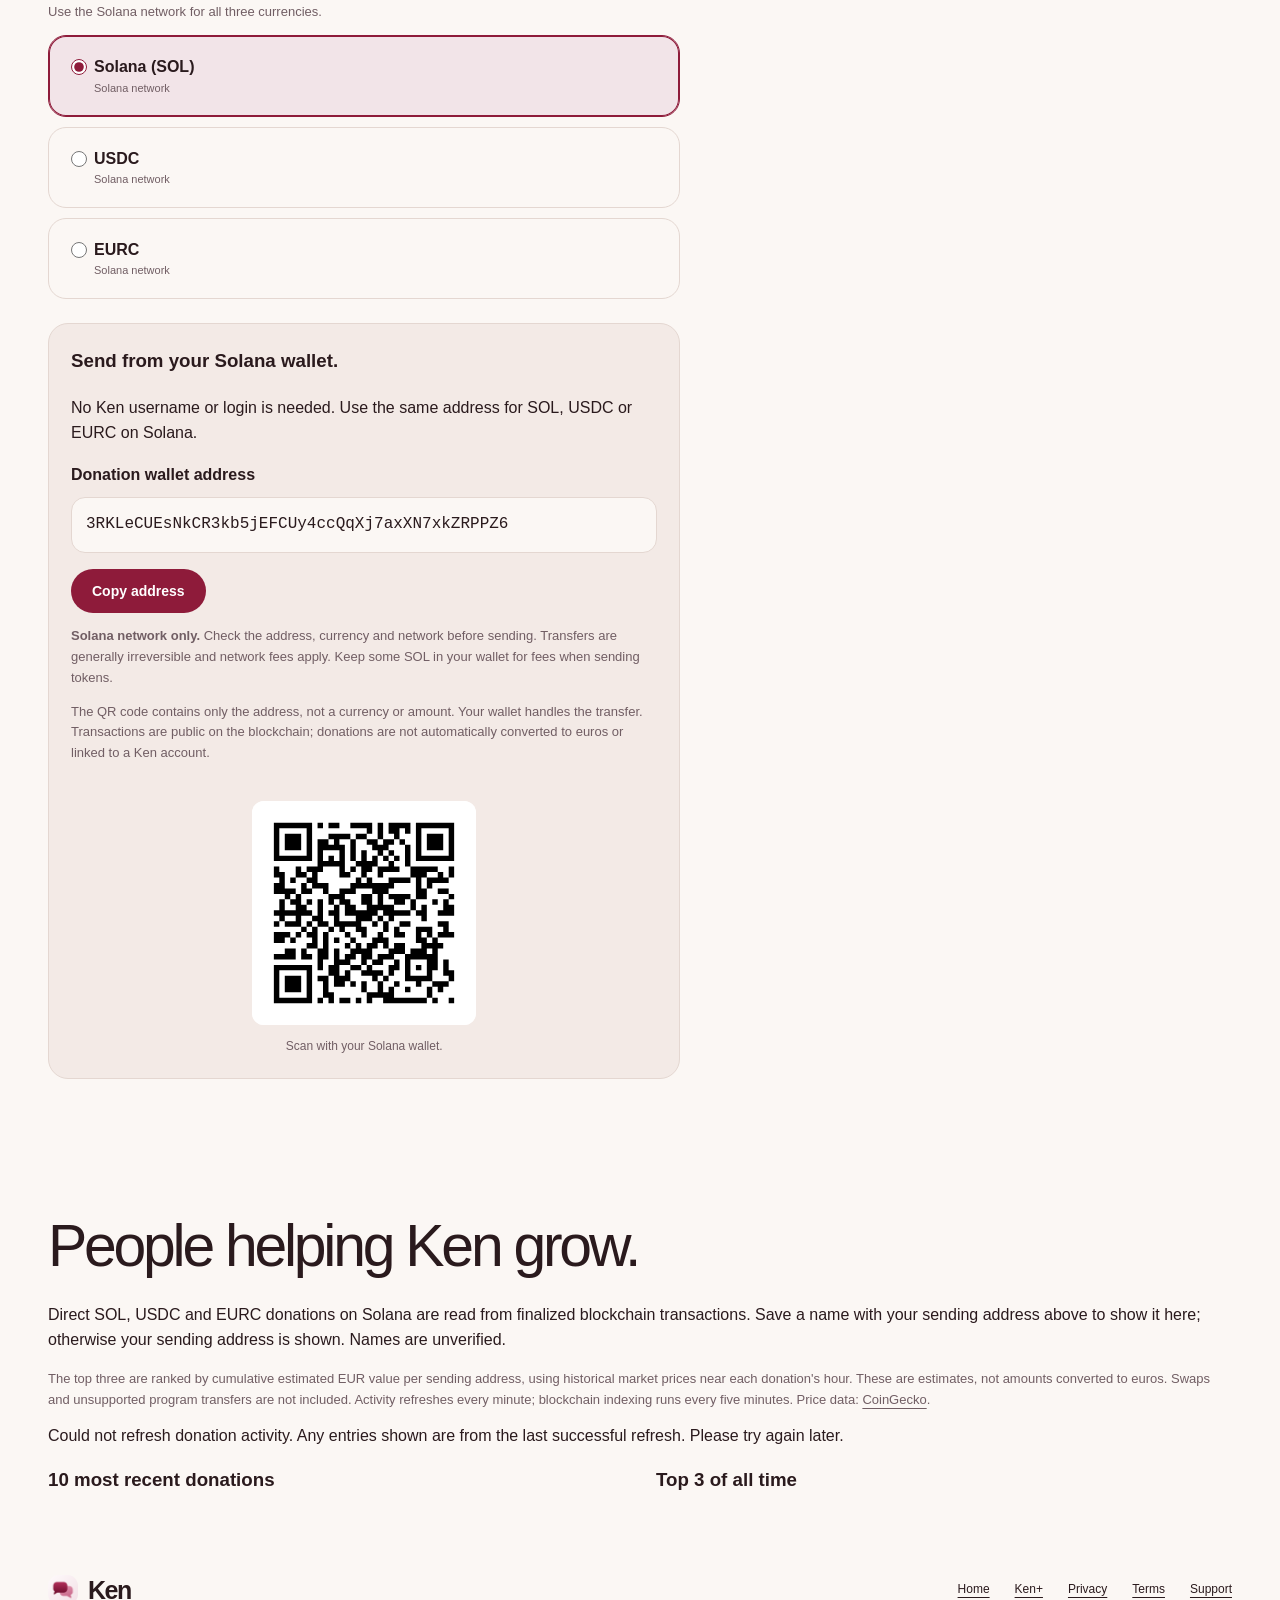
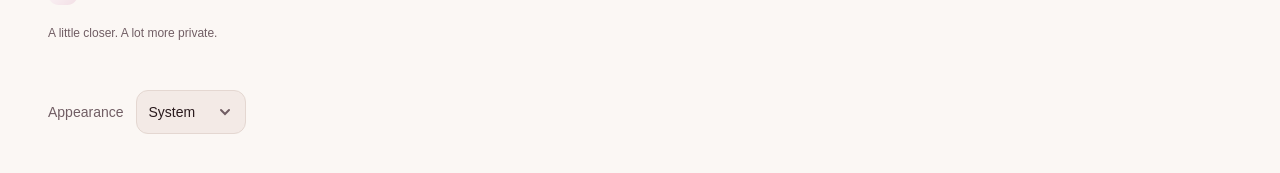
==== commit 9ab33038: "Let donors name their sending address without a memo Co-authored-by: Copilot <223556219+Copilot@user" ====
--- a/donate.html
+++ b/donate.html
@@ -9,7 +9,7 @@
   <title>Support Ken — A little closer. A lot more private.</title>
   <link rel="icon" href="ken-logo.png" type="image/png">
   <link rel="stylesheet" href="styles.css?v=20261111">
-  <script src="site.js?v=20261111.1" defer></script>
+  <script src="site.js?v=20261112" defer></script>
 </head>
 <body>
 <a class="skip" href="#main">Skip to content</a>
@@ -34,8 +34,12 @@
       <section>
         <label class="field-label" for="donation-name">Public donation name (optional)</label>
         <input id="donation-name" type="text" maxlength="40" autocomplete="off" aria-describedby="donation-name-help">
-        <p class="hint" id="donation-name-help">Add a name to your wallet's transaction memo using the text below. Without a name, your sending address can be shown. Names, addresses and amounts are public on the blockchain and cannot be erased. Do not include private information. Public names are not verified identities.</p>
-        <p class="hint">Transaction memo: <code id="donation-memo">Ken donation</code></p>
+        <label class="field-label" for="donation-sender">Solana address you will send from</label>
+        <input id="donation-sender" type="text" maxlength="44" autocomplete="off" autocapitalize="off" spellcheck="false" aria-describedby="donation-name-help">
+        <p class="hint" id="donation-name-help">Save your name with the address you send from, before or after donating. Your name then appears next to donations from that address. Each address can only be named once. Without a name, your sending address is shown. Names are public and not verified. Do not include private information.</p>
+        <button class="button small" id="save-donation-name" type="button" hidden>Save name</button>
+        <p class="hint" id="donation-name-status" role="status" aria-live="polite"></p>
+        <p class="hint">If your wallet supports memos, you can add this instead: <code id="donation-memo">Ken donation</code></p>
         <button class="button small" id="copy-donation-memo" type="button" hidden>Copy memo</button>
         <p class="hint" id="donation-memo-status" role="status" aria-live="polite"></p>
       </section>
@@ -73,7 +77,7 @@
   </div>
   <section id="donation-activity" data-endpoint="https://donations.kenmessaging.app/" aria-labelledby="donation-activity-heading">
     <h2 id="donation-activity-heading">People helping Ken grow.</h2>
-    <p>Direct SOL, USDC and EURC donations on Solana are read from finalized blockchain transactions. Add the memo above to show a public name; otherwise your sending address is shown. Names are unverified.</p>
+    <p>Direct SOL, USDC and EURC donations on Solana are read from finalized blockchain transactions. Save a name with your sending address above to show it here; otherwise your sending address is shown. Names are unverified.</p>
     <p class="hint">The top three are ranked by cumulative estimated EUR value per sending address, using historical market prices near each donation's hour. These are estimates, not amounts converted to euros. Swaps and unsupported program transfers are not included. Activity refreshes every minute; blockchain indexing runs every five minutes. Price data: <a href="https://www.coingecko.com/en/api" rel="noreferrer">CoinGecko</a>.</p>
     <p id="donation-activity-status" role="status" aria-live="polite">Loading donation activity...</p>
     <noscript><p>Enable JavaScript to load public donation activity.</p></noscript>
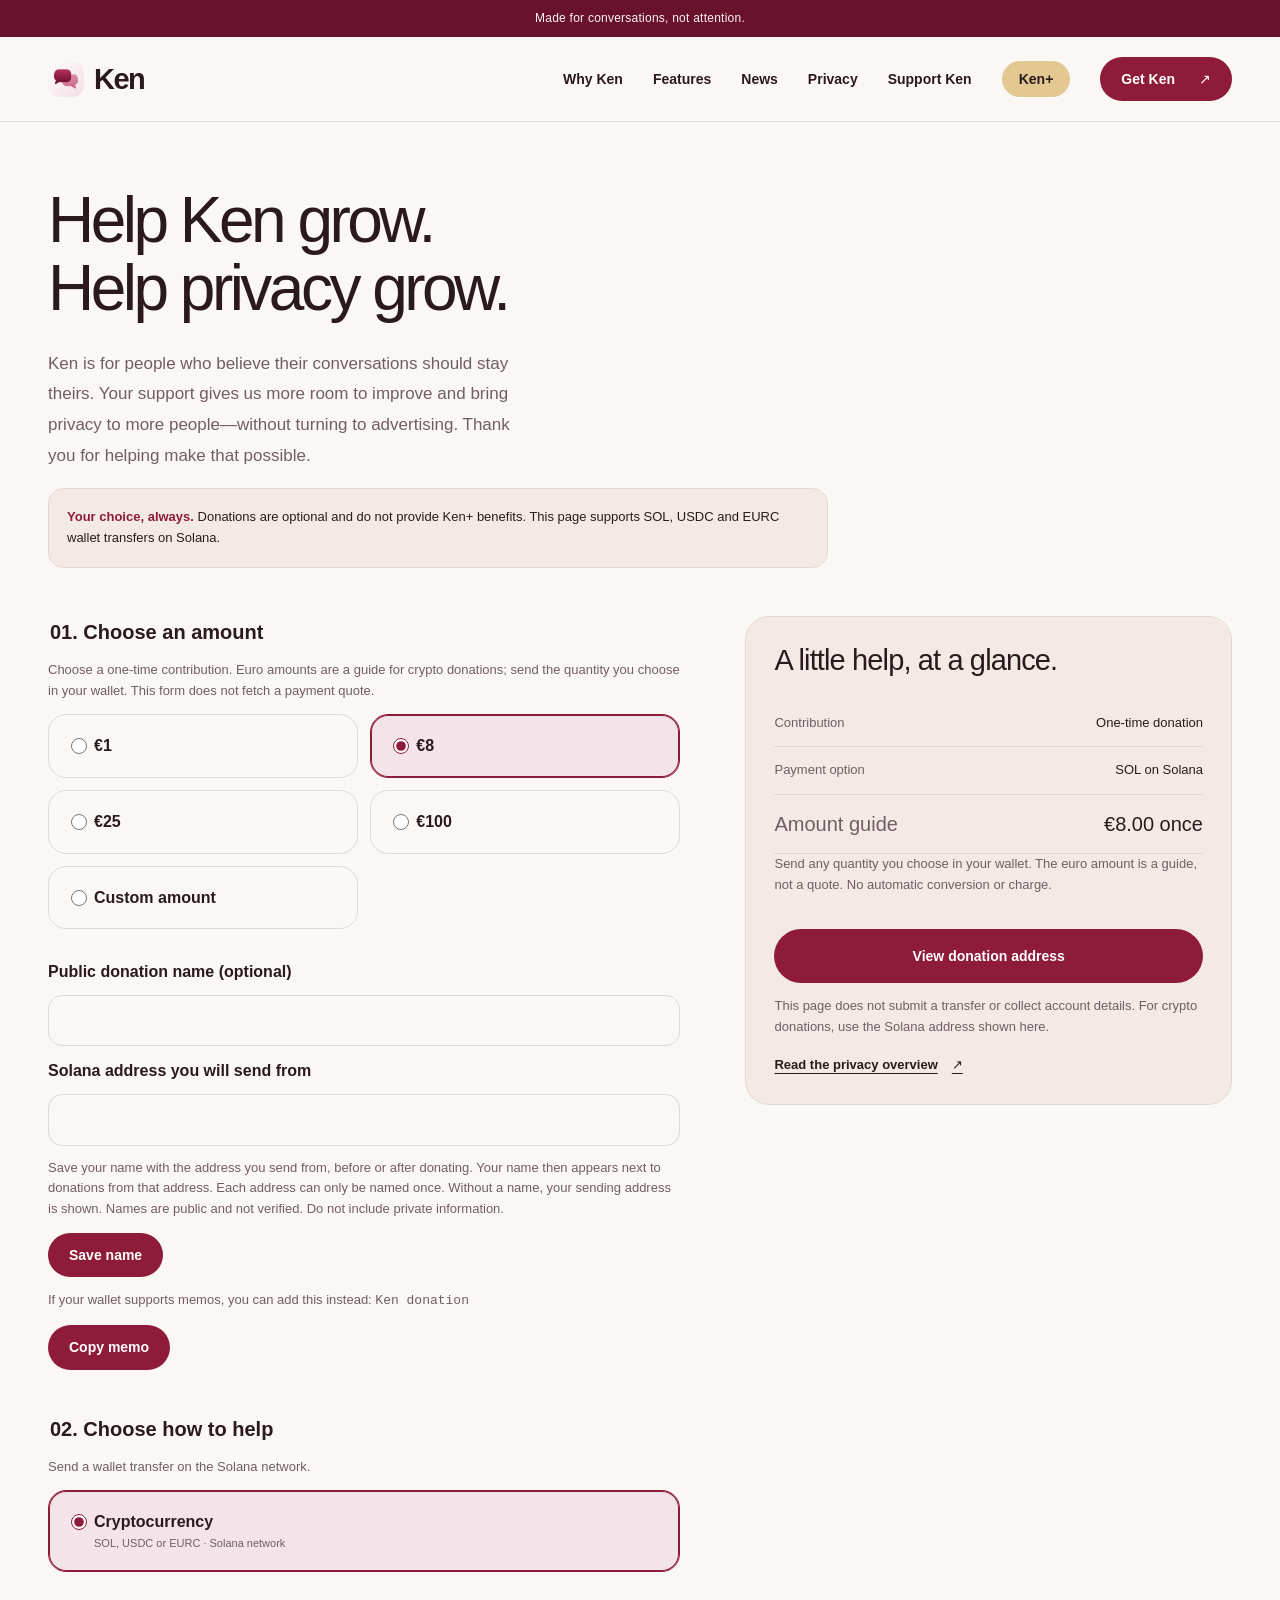
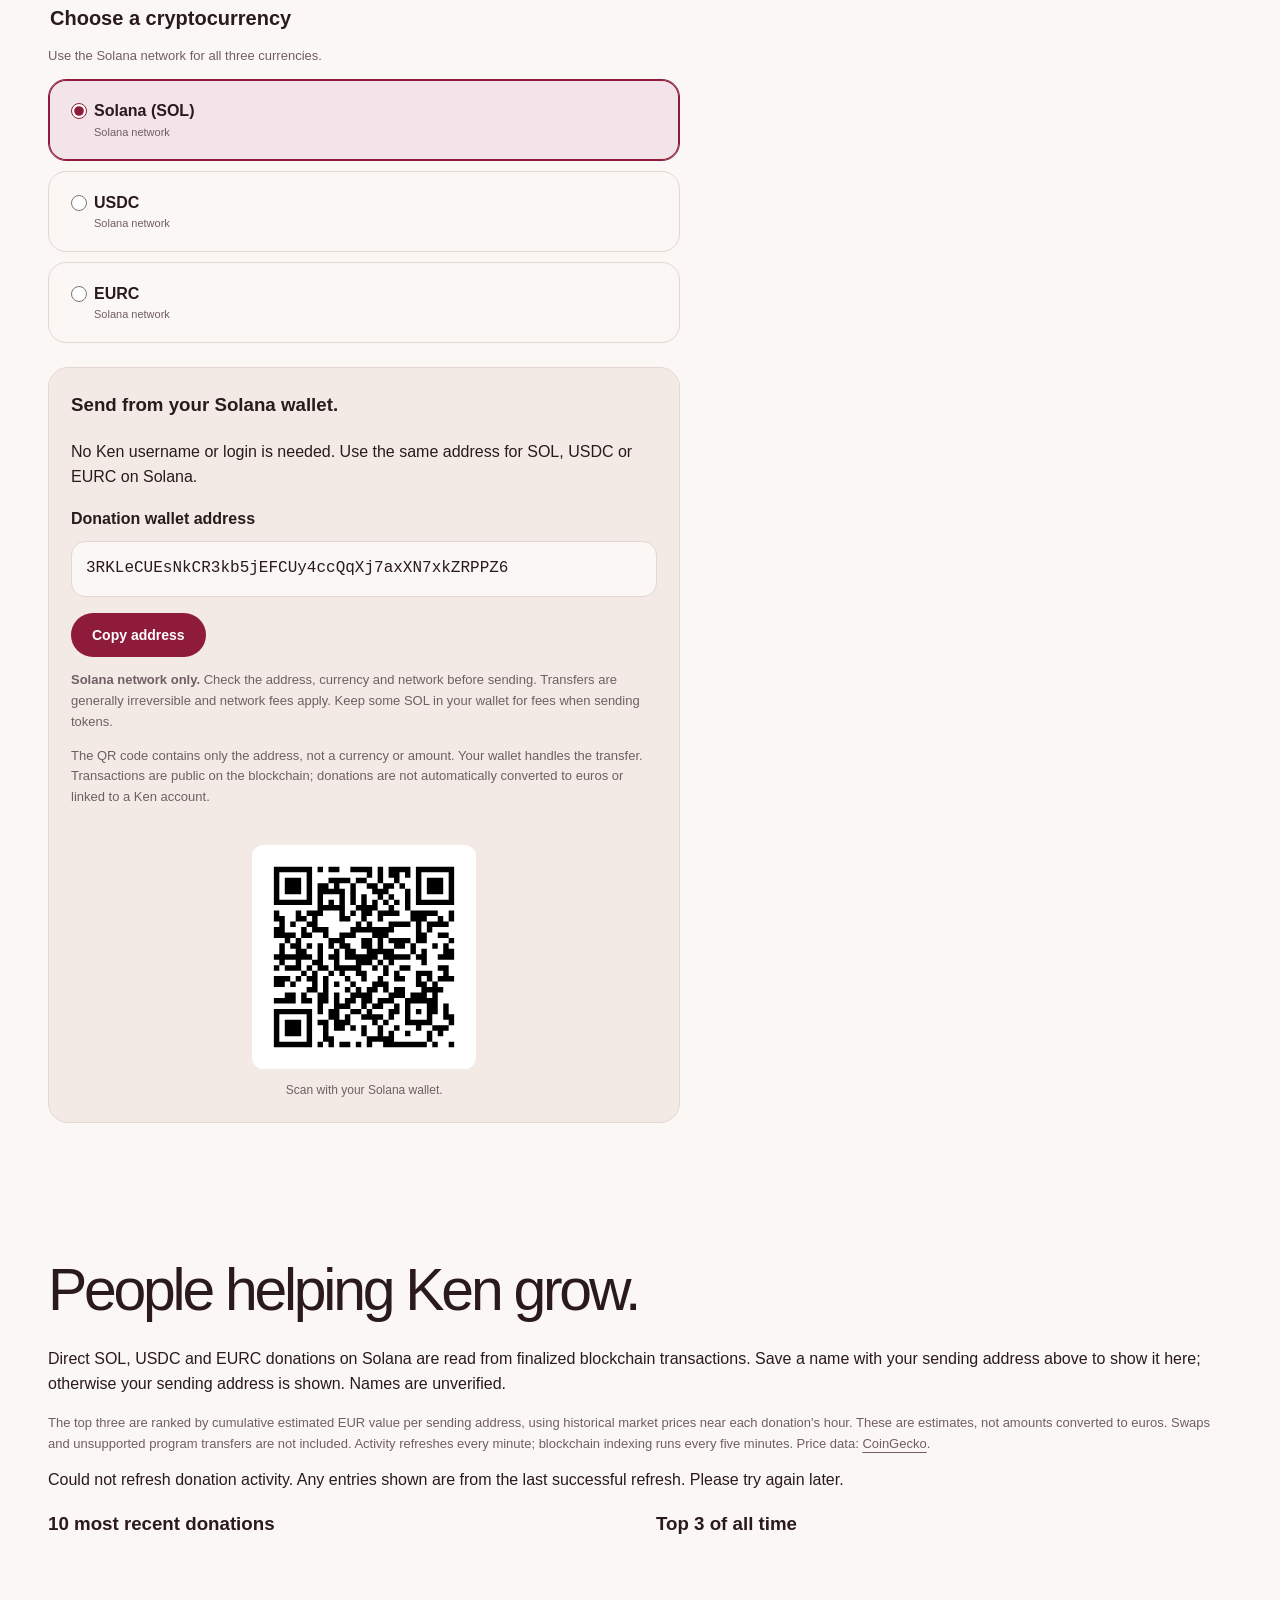
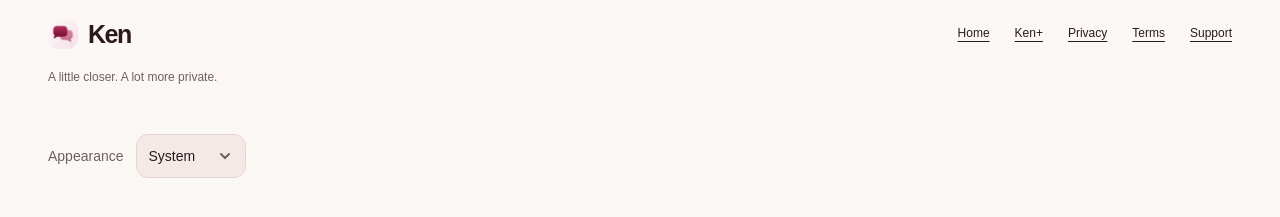
==== commit a79a6064: "Style the donation sender address field Co-authored-by: Copilot <223556219+Copilot@users.noreply.git" ====
--- a/donate.html
+++ b/donate.html
@@ -8,7 +8,7 @@
   <meta name="theme-color" content="#8E1B3A">
   <title>Support Ken — A little closer. A lot more private.</title>
   <link rel="icon" href="ken-logo.png" type="image/png">
-  <link rel="stylesheet" href="styles.css?v=20261111">
+  <link rel="stylesheet" href="styles.css?v=20261112">
   <script src="site.js?v=20261112" defer></script>
 </head>
 <body>
--- a/styles.css
+++ b/styles.css
@@ -63,7 +63,7 @@
 @media(max-width:760px){.sol-donation{grid-template-columns:minmax(0,1fr)}.wallet-qr{justify-self:center}}
 .estimate-amount{font-size:clamp(20px,4vw,27px);font-weight:600;overflow-wrap:anywhere}
 .checkout-form section{min-width:0}
-.checkout-form #donation-name{display:block;width:100%;min-height:48px;padding:12px;border:1px solid var(--line);border-radius:14px;background:var(--bg);color:var(--ink);font:inherit}
+.checkout-form #donation-name,.checkout-form #donation-sender{box-sizing:border-box;margin-bottom:12px;display:block;width:100%;min-height:48px;padding:12px;border:1px solid var(--line);border-radius:14px;background:var(--bg);color:var(--ink);font:inherit}
 #recipient-username,#custom-amount{box-sizing:border-box;min-width:0;font-size:16px}
 #recipient-username::placeholder{color:#808080;opacity:1}
 #recipient-username,#custom-amount,#prepaid-months{display:block;width:100%;max-width:100%;min-height:48px;border:1px solid var(--line);border-radius:14px;padding:12px;background:var(--bg);color:var(--ink);font:inherit;margin-bottom:12px}
